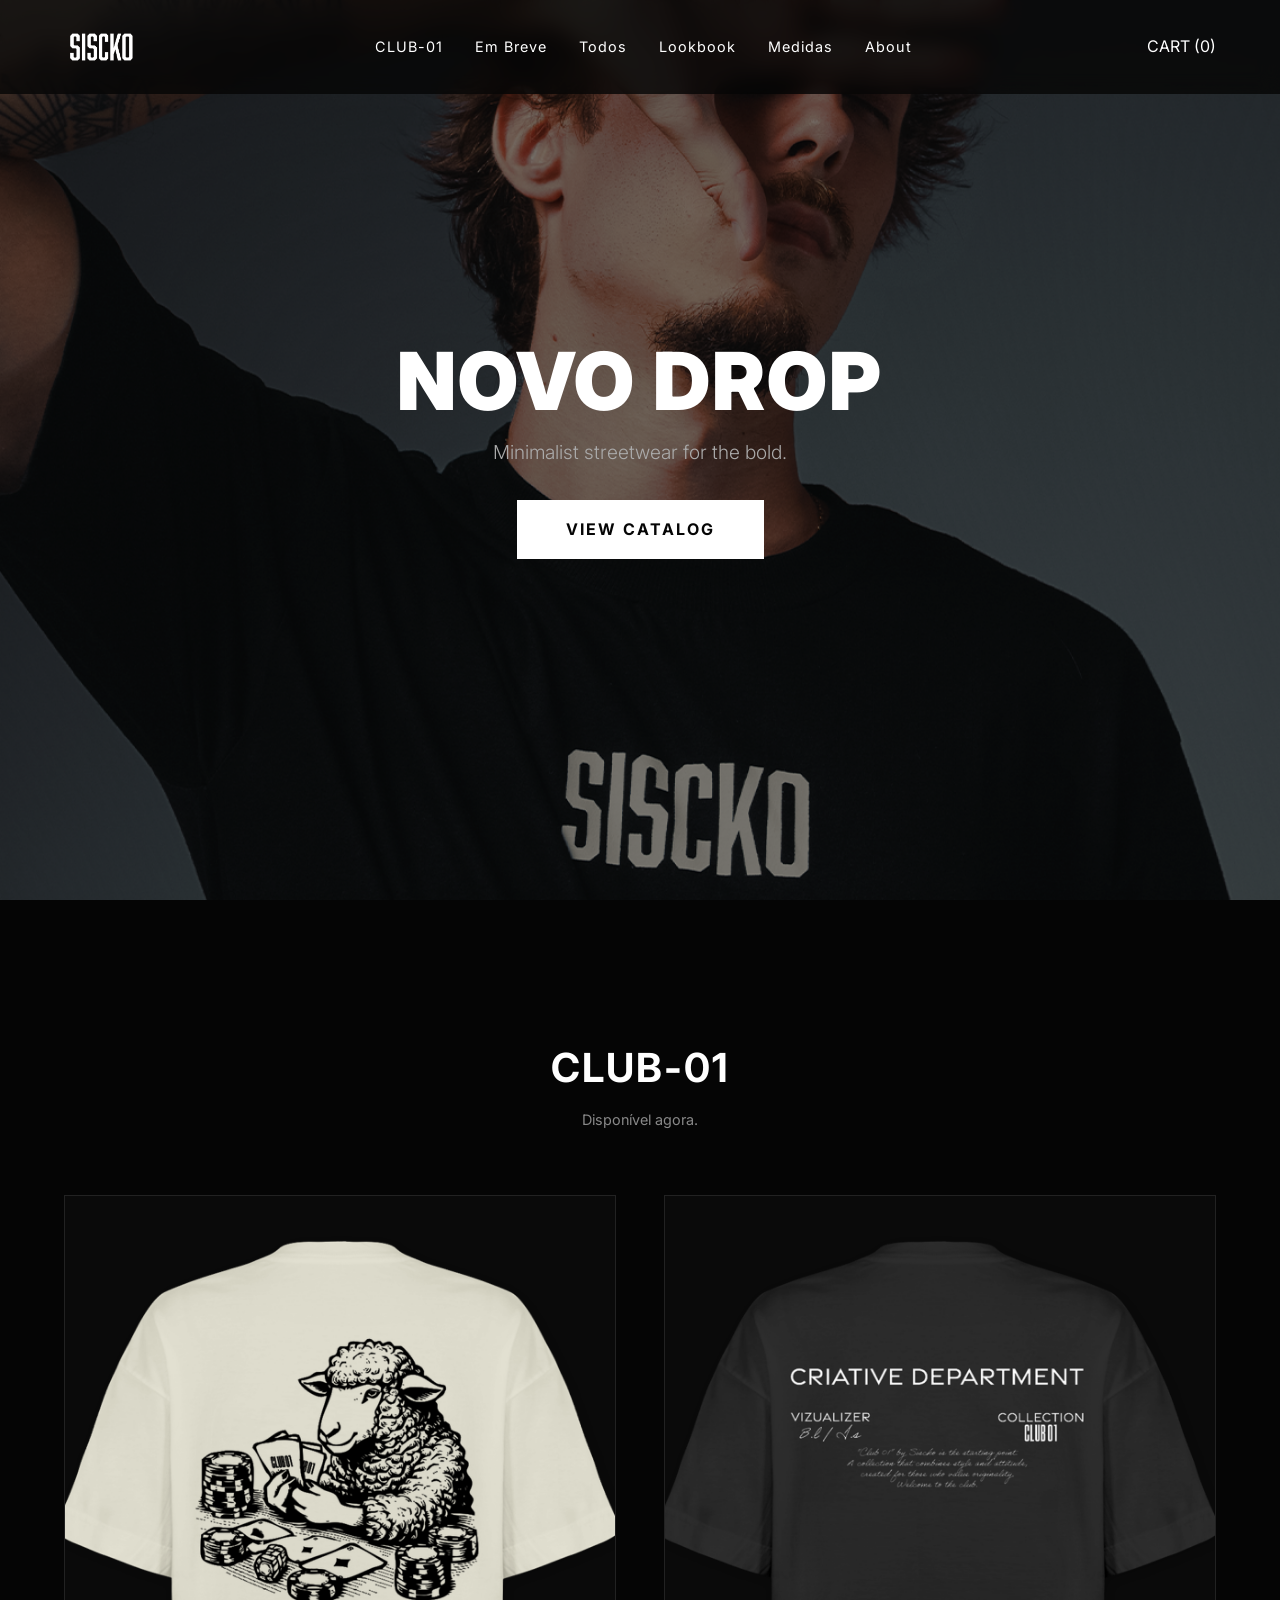
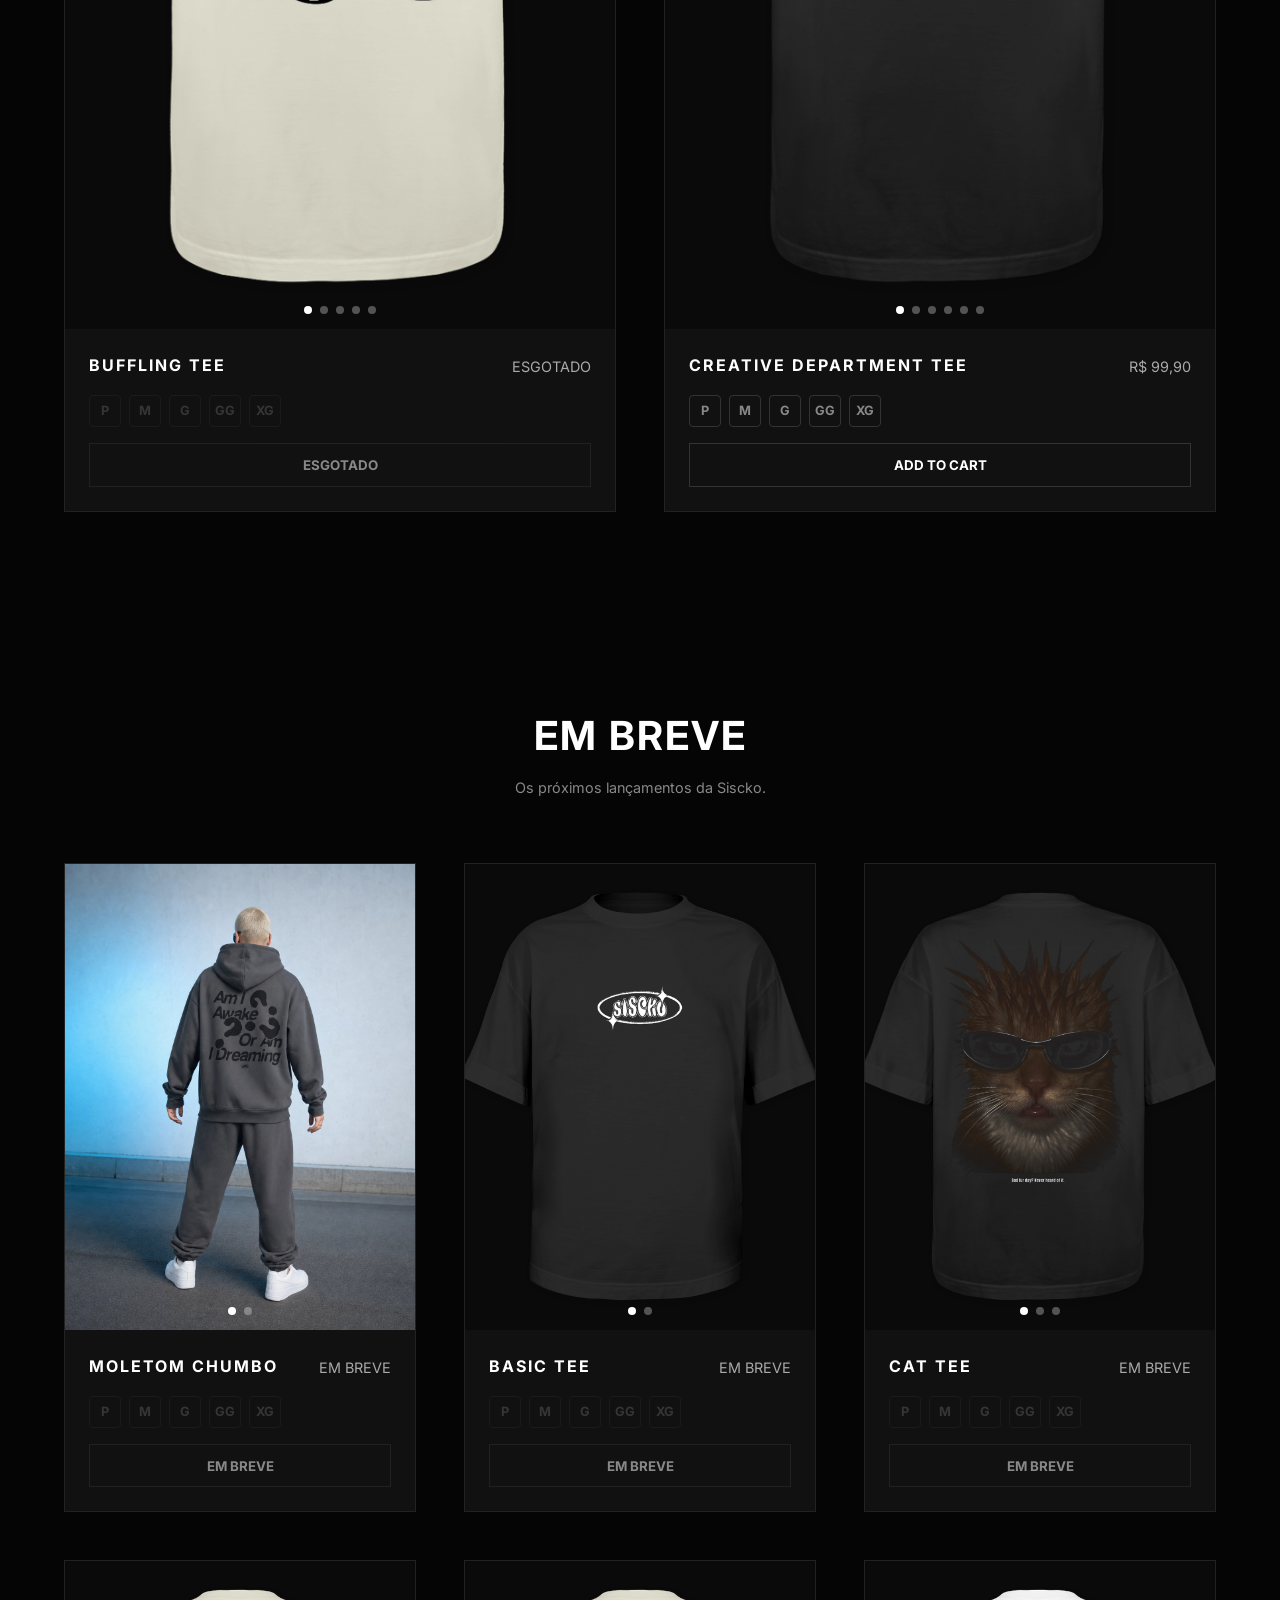
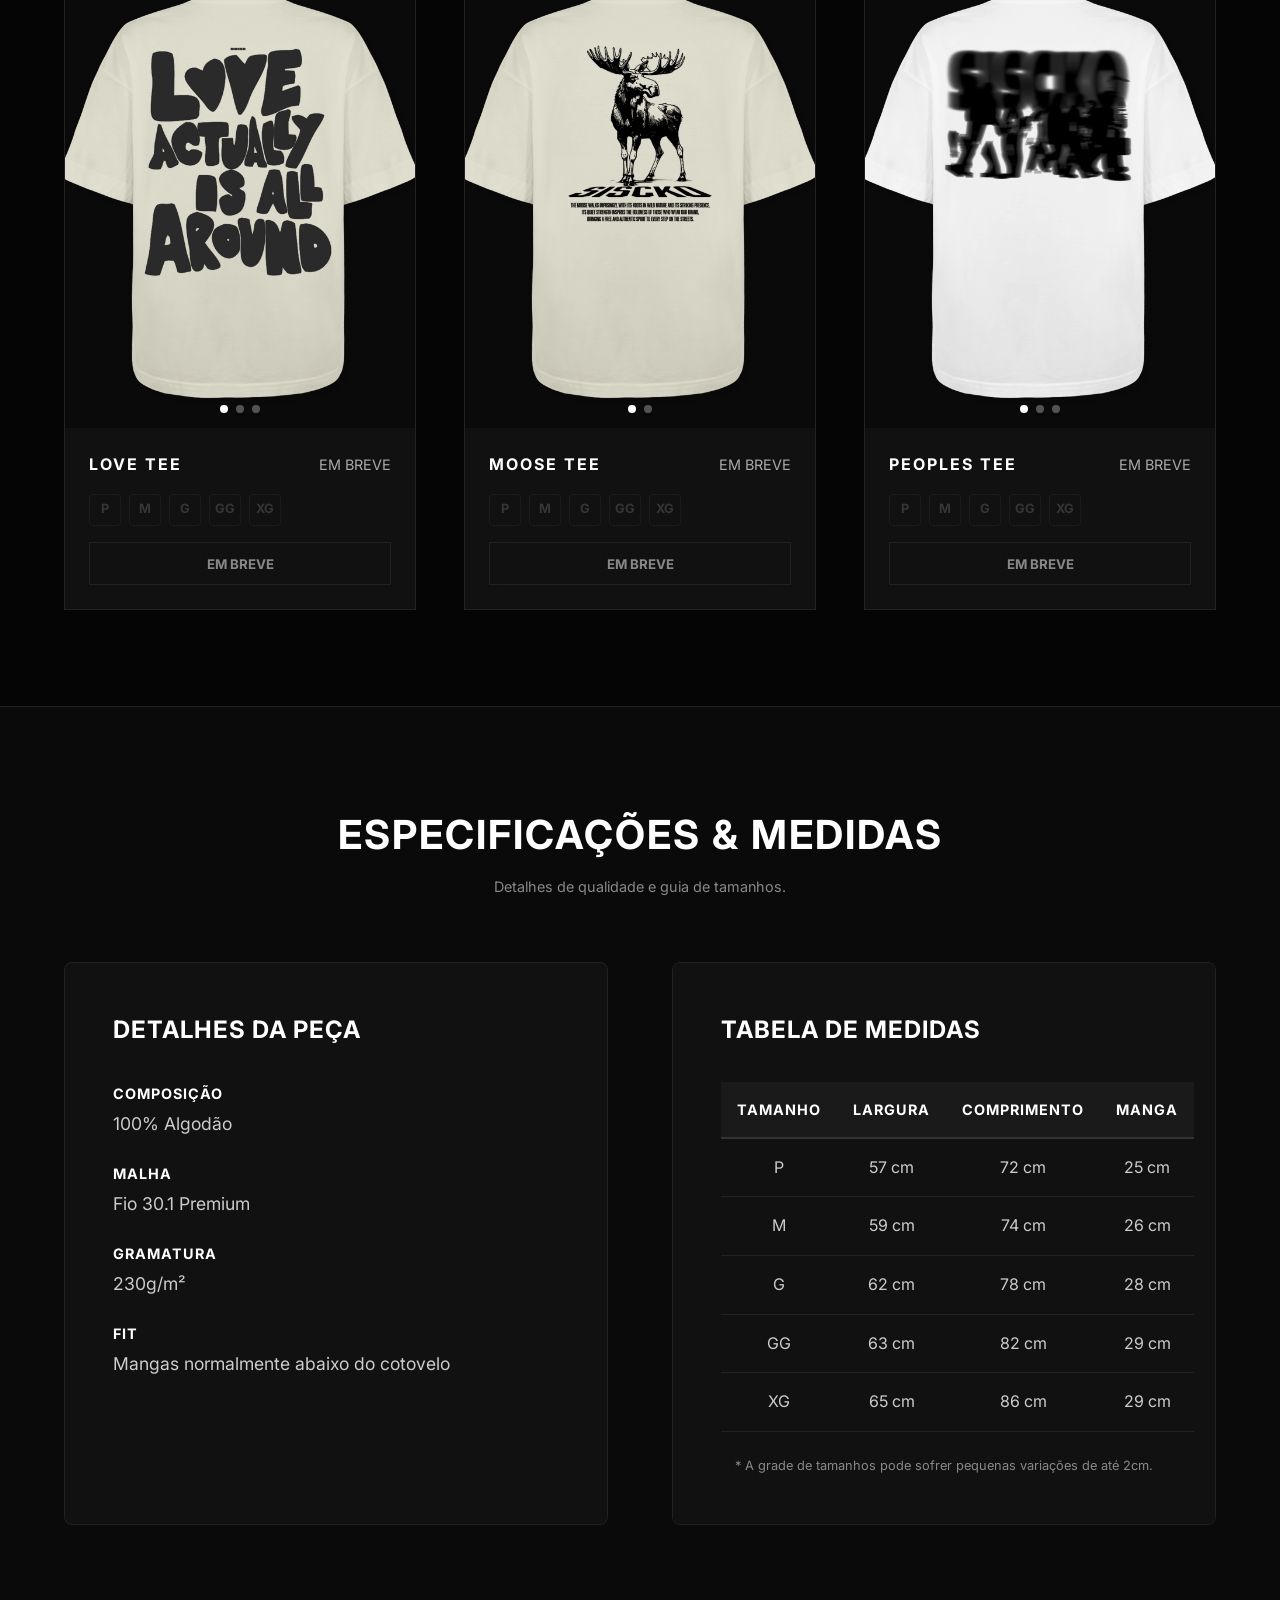
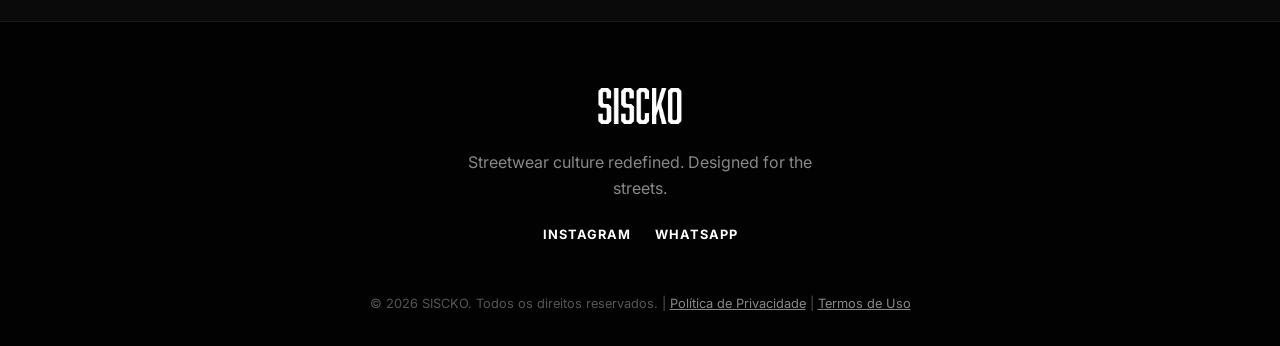
==== index.html @ 74f3b713 "feat: implementar segurança e adequação LGPD" ====
<!DOCTYPE html>
<html lang="pt-BR">

<head>
    <meta charset="UTF-8">
    <meta name="viewport" content="width=device-width, initial-scale=1.0">
    <title>SISCKO | Official Catalog</title>
    <meta name="description" content="Catálogo oficial da marca streetwear SISCKO.">
    <link rel="stylesheet" href="style.css">
    <link href="https://fonts.googleapis.com/css2?family=Inter:wght@300;400;700;900&display=swap" rel="stylesheet">
    <link rel="icon" type="image/png" href="favicon.png">
    <script src="https://identity.netlify.com/v1/netlify-identity-widget.js"></script>
</head>

<body>

    <nav class="navbar">
        <a href="#" class="logo">
            <img src="logo-white.png" alt="SISCKO" class="logo-img">
        </a>
        <ul class="nav-links" id="nav-links">
            <li><a href="index.html#club-01">CLUB-01</a></li>
            <li><a href="index.html#em-breve">Em Breve</a></li>
            <li><a href="todos.html">Todos</a></li>
            <li><a href="lookbook.html">Lookbook</a></li>
            <li><a href="index.html#medidas">Medidas</a></li>
            <li><a href="#about">About</a></li>
        </ul>
        <div class="nav-actions">
            <a href="#" id="cart-icon" class="cart-icon">CART (<span id="cart-count">0</span>)</a>
            <button class="hamburger" id="hamburger">☰</button>
        </div>
    </nav>

    <header class="hero">
        <!-- Desktop Carousel -->
        <div class="hero-carousel desktop-only">
            <div class="hero-carousel-track">
                <img src="banner-desktop.jpg" alt="Banner Desktop 1" class="hero-slide active">
                <img src="banner-desktop-2.png" alt="Banner Desktop 2" class="hero-slide">
            </div>
            <button class="hero-nav prev-hero">&lt;</button>
            <button class="hero-nav next-hero">&gt;</button>
        </div>
        
        <!-- Mobile Static Banner -->
        <div class="hero-bg mobile-only">
            <img src="banner-mobile.jpg" alt="Banner Mobile">
        </div>

        <div class="hero-content">
            <h1>NOVO DROP</h1>
            <p>Minimalist streetwear for the bold.</p>
            <a href="#club-01" class="btn">VIEW CATALOG</a>
        </div>
    </header>

    <section id="club-01" class="collection-section" style="margin-top: 40px;">
        <div class="section-header">
            <h2>CLUB-01</h2>
            <p>Disponível agora.</p>
        </div>
        <div class="grid-container" id="club-01-grid">
            <!-- Produtos renderizados dinamicamente pelo script.js -->
        </div>
    </section>

    <section id="em-breve" class="collection-section">
        <div class="section-header">
            <h2>EM BREVE</h2>
            <p>Os próximos lançamentos da Siscko.</p>
        </div>
        <div class="grid-container" id="em-breve-grid">
            <!-- Produtos renderizados dinamicamente pelo script.js -->
        </div>
    </section>

    <section id="medidas" class="info-section">
        <div class="section-header">
            <h2>ESPECIFICAÇÕES & MEDIDAS</h2>
            <p>Detalhes de qualidade e guia de tamanhos.</p>
        </div>
        <div class="info-container">
            <div class="specs-box">
                <h3>Detalhes da Peça</h3>
                <ul class="specs-list">
                    <li><span>Composição</span> 100% Algodão</li>
                    <li><span>Malha</span> Fio 30.1 Premium</li>
                    <li><span>Gramatura</span> 230g/m²</li>
                    <li><span>Fit</span> Mangas normalmente abaixo do cotovelo</li>
                </ul>
            </div>
            <div class="table-box">
                <h3>Tabela de Medidas</h3>
                <table class="size-table">
                    <thead>
                        <tr>
                            <th>Tamanho</th>
                            <th>Largura</th>
                            <th>Comprimento</th>
                            <th>Manga</th>
                        </tr>
                    </thead>
                    <tbody>
                        <tr><td>P</td><td>57 cm</td><td>72 cm</td><td>25 cm</td></tr>
                        <tr><td>M</td><td>59 cm</td><td>74 cm</td><td>26 cm</td></tr>
                        <tr><td>G</td><td>62 cm</td><td>78 cm</td><td>28 cm</td></tr>
                        <tr><td>GG</td><td>63 cm</td><td>82 cm</td><td>29 cm</td></tr>
                        <tr><td>XG</td><td>65 cm</td><td>86 cm</td><td>29 cm</td></tr>
                    </tbody>
                </table>
                <p class="table-disclaimer">* A grade de tamanhos pode sofrer pequenas variações de até 2cm.</p>
            </div>
        </div>
    </section>

    <footer id="about">
        <div class="footer-content">
            <div class="footer-logo">
                <img src="logo-white.png" alt="SISCKO" class="logo-img-footer">
            </div>
            <p>Streetwear culture redefined. Designed for the streets.</p>
            <div class="socials">
                <a href="https://instagram.com/sisckobr" target="_blank">Instagram</a>
                <a href="https://wa.me/5532999782790" target="_blank">WhatsApp</a>
            </div>
        </div>
        <div class="footer-bottom">
            <p>&copy; 2026 SISCKO. Todos os direitos reservados. | <a href="privacidade.html" style="color: #888; text-decoration: underline;">Política de Privacidade</a> | <a href="termos.html" style="color: #888; text-decoration: underline;">Termos de Uso</a></p>
        </div>
    </footer>

    <!-- Shopping Cart Sidebar -->
    <div id="cart-sidebar" class="cart-sidebar">
        <div class="cart-header">
            <h2>YOUR CART</h2>
            <button id="close-cart" class="close-btn">&times;</button>
        </div>
        <div class="cart-items" id="cart-items">
            <!-- Cart items will be injected here via JS -->
            <p class="empty-cart-msg">Your cart is empty.</p>
        </div>
        <div class="cart-footer">
            <div class="cart-total">
                <span>TOTAL:</span>
                <span id="cart-total-price">R$ 0,00</span>
            </div>
            <button id="checkout-btn" class="btn checkout-btn">CHECKOUT</button>
        </div>
    </div>
    <div id="cart-overlay" class="cart-overlay"></div>

    <!-- Image Modal -->
    <div id="image-modal" class="image-modal">
        <button id="close-modal" class="close-modal-btn">&times;</button>
        <button id="modal-prev" class="modal-nav-btn prev-btn">&lt;</button>
        <div class="modal-content">
            <img id="modal-img" src="" alt="Fullscreen view">
        </div>
        <button id="modal-next" class="modal-nav-btn next-btn">&gt;</button>
    </div>

    <script src="script.js"></script>
    <script>
      if (window.netlifyIdentity) {
        window.netlifyIdentity.on("init", user => {
          if (!user) {
            window.netlifyIdentity.on("login", () => {
              document.location.href = "/admin/";
            });
          }
        });
      }
    <!-- Cookie Banner LGPD -->
    <div id="cookie-banner" class="cookie-banner">
        <div class="cookie-text">
            Nós utilizamos cookies para melhorar a sua experiência e segurança no site. Ao continuar navegando, você concorda com a nossa <a href="privacidade.html">Política de Privacidade</a>.
        </div>
        <button id="accept-cookies" class="cookie-btn">Concordar e Fechar</button>
    </div>

</body>

</html>
---- style.css ----
:root {
    --bg-color: #050505;
    --text-color: #ffffff;
    --accent-color: #333333;
    --hover-color: #555555;
    --card-bg: #111111;
    --font-main: 'Inter', sans-serif;
}

* {
    margin: 0;
    padding: 0;
    box-sizing: border-box;
}

body {
    background-color: var(--bg-color);
    color: var(--text-color);
    font-family: var(--font-main);
    line-height: 1.6;
    overflow-x: hidden;
}

/* Typography */
h1,
h2,
h3 {
    text-transform: uppercase;
    letter-spacing: 2px;
}

a {
    color: var(--text-color);
    text-decoration: none;
    transition: color 0.3s ease;
}

a:hover {
    color: var(--hover-color);
}

/* Navbar */
.navbar {
    display: flex;
    justify-content: space-between;
    align-items: center;
    padding: 2rem 5%;
    position: fixed;
    top: 0;
    width: 100%;
    z-index: 1000;
    background: rgba(5, 5, 5, 0.8);
    backdrop-filter: blur(10px);
}

.logo {
    display: flex;
    align-items: center;
}

.logo-img {
    height: 30px;
    width: auto;
}

.nav-links {
    list-style: none;
    display: flex;
    gap: 2rem;
    align-items: center;
}

.nav-actions {
    display: flex;
    align-items: center;
    gap: 1.5rem;
}

.hamburger {
    display: none;
    background: none;
    border: none;
    color: white;
    font-size: 1.5rem;
    cursor: pointer;
}

.nav-links li a {
    font-size: 0.9rem;
    font-weight: 400;
    letter-spacing: 1px;
}

/* Hero Section */
.hero {
    height: 100vh;
    display: flex;
    align-items: center;
    justify-content: center;
    text-align: center;
    position: relative;
    overflow: hidden;
}

.hero-bg, .hero-carousel {
    position: absolute;
    top: 0;
    left: 0;
    width: 100%;
    height: 100%;
    z-index: 0;
}

.hero-carousel-track {
    display: flex;
    width: 100%;
    height: 100%;
    transition: transform 0.6s cubic-bezier(0.25, 1, 0.5, 1);
}

.hero-slide {
    width: 100%;
    height: 100%;
    object-fit: cover;
    flex-shrink: 0;
}

.hero-bg img {
    width: 100%;
    height: 100%;
    object-fit: cover;
}

.desktop-only { display: block; }
.mobile-only { display: none; }

.hero-nav {
    position: absolute;
    top: 50%;
    transform: translateY(-50%);
    background: rgba(0,0,0,0.5);
    color: white;
    border: none;
    width: 50px;
    height: 50px;
    border-radius: 50%;
    font-size: 1.5rem;
    cursor: pointer;
    z-index: 10;
    display: flex;
    align-items: center;
    justify-content: center;
    transition: background 0.3s ease;
}

.hero-nav:hover {
    background: rgba(255,255,255,0.2);
}

.hero-nav.prev-hero { left: 20px; }
.hero-nav.next-hero { right: 20px; }

.hero::after {
    content: '';
    position: absolute;
    top: 0;
    left: 0;
    right: 0;
    bottom: 0;
    background: rgba(5, 5, 5, 0.5);
    /* overlay to keep text readable */
    pointer-events: none;
    z-index: 1;
}

.hero-content {
    z-index: 2;
}

.hero h1 {
    font-size: 5rem;
    font-weight: 900;
    margin-bottom: 1rem;
    line-height: 1;
}

.hero p {
    font-size: 1.2rem;
    font-weight: 300;
    color: #aaaaaa;
    margin-bottom: 2rem;
}

.btn {
    display: inline-block;
    padding: 1rem 3rem;
    background-color: var(--text-color);
    color: var(--bg-color);
    font-weight: 700;
    letter-spacing: 2px;
    border: 1px solid var(--text-color);
    transition: all 0.3s ease;
}

.btn:hover {
    background-color: transparent;
    color: var(--text-color);
}

/* Highlight Section */
.highlight-section {
    padding: 6rem 5% 0;
}

.highlight-content {
    max-width: 1000px;
    margin: 0 auto;
}

.highlight-card {
    display: flex;
    flex-direction: column;
}

.highlight-desc {
    color: #888;
    font-size: 0.9rem;
    margin-top: 1rem;
    margin-bottom: 1rem;
}

@media (min-width: 768px) {
    .highlight-card {
        flex-direction: row;
        align-items: center;
    }
    
    .highlight-card .carousel {
        flex: 1;
        max-width: 50%;
    }
    
    .highlight-card .product-info {
        flex: 1;
        padding: 3rem;
        justify-content: center;
    }
    
    .highlight-desc {
        font-size: 1rem;
    }
}

/* Collection Section */
.collection-section {
    padding: 6rem 5%;
}

.section-header {
    text-align: center;
    margin-bottom: 4rem;
}

.section-header h2 {
    font-size: 2.5rem;
    font-weight: 700;
    margin-bottom: 0.5rem;
}

.section-header p {
    color: #888;
    font-size: 0.9rem;
}

/* Grid */
.grid-container {
    display: grid;
    grid-template-columns: repeat(auto-fit, minmax(300px, 1fr));
    gap: 3rem;
    max-width: 1400px;
    margin: 0 auto;
}

/* Product Card */
.product-card {
    background-color: var(--card-bg);
    border: 1px solid #222;
    overflow: hidden;
    transition: transform 0.3s ease;
}

.product-card:hover {
    transform: translateY(-5px);
}

.carousel {
    position: relative;
    width: 100%;
    aspect-ratio: 3/4;
    overflow: hidden;
    background-color: #0a0a0a;
}

.carousel-track {
    display: flex;
    width: 100%;
    height: 100%;
    transition: transform 0.4s cubic-bezier(0.25, 1, 0.5, 1);
}

.carousel-img {
    width: 100%;
    height: 100%;
    object-fit: cover;
    flex-shrink: 0;
}

/* Navigation Buttons */
.carousel-btn {
    position: absolute;
    top: 50%;
    transform: translateY(-50%);
    background: rgba(0, 0, 0, 0.5);
    color: white;
    border: none;
    width: 40px;
    height: 40px;
    cursor: pointer;
    z-index: 10;
    font-size: 1.2rem;
    opacity: 0;
    transition: opacity 0.3s ease, background 0.3s ease;
    border-radius: 50%;
    display: flex;
    align-items: center;
    justify-content: center;
}

.carousel:hover .carousel-btn {
    opacity: 1;
}

.carousel-btn:hover {
    background: rgba(255, 255, 255, 0.2);
}

.prev-btn {
    left: 10px;
}

.next-btn {
    right: 10px;
}

/* Dots */
.dots-container {
    position: absolute;
    bottom: 15px;
    width: 100%;
    display: flex;
    justify-content: center;
    gap: 8px;
    z-index: 10;
}

.dot {
    width: 8px;
    height: 8px;
    border-radius: 50%;
    background: rgba(255, 255, 255, 0.3);
    cursor: pointer;
    transition: background 0.3s ease;
}

.dot.active {
    background: rgba(255, 255, 255, 1);
}

/* Product Info */
.product-info {
    padding: 1.5rem;
    display: flex;
    flex-direction: column;
    gap: 1rem;
}

.info-header {
    display: flex;
    justify-content: space-between;
    align-items: center;
}

.info-header h3 {
    font-size: 1rem;
    font-weight: 700;
}

.price {
    font-size: 0.9rem;
    color: #aaaaaa;
}

/* Sizes */
.sizes {
    display: flex;
    gap: 0.5rem;
    flex-wrap: wrap;
}

.size-btn {
    width: 32px;
    height: 32px;
    display: flex;
    align-items: center;
    justify-content: center;
    font-size: 0.8rem;
    font-weight: 700;
    border: 1px solid #333;
    border-radius: 4px;
    cursor: pointer;
    transition: all 0.2s ease;
    color: #888;
}

.size-btn:hover,
.size-btn.selected {
    border-color: var(--text-color);
    color: var(--text-color);
}

.add-cart-btn {
    width: 100%;
    padding: 0.8rem;
    background: transparent;
    color: var(--text-color);
    border: 1px solid #333;
    font-weight: 700;
    cursor: pointer;
    transition: all 0.3s ease;
    text-transform: uppercase;
    font-family: var(--font-main);
}

.add-cart-btn:hover {
    background: var(--text-color);
    color: var(--bg-color);
}

.size-btn.disabled {
    opacity: 0.3;
    cursor: not-allowed;
    pointer-events: none;
}

.add-cart-btn.disabled {
    opacity: 0.5;
    cursor: not-allowed;
    pointer-events: none;
}

/* Cart Sidebar */
.cart-sidebar {
    position: fixed;
    top: 0;
    right: -400px;
    width: 100%;
    max-width: 400px;
    height: 100vh;
    background-color: var(--card-bg);
    border-left: 1px solid #222;
    z-index: 2000;
    display: flex;
    flex-direction: column;
    transition: right 0.3s ease;
}

.cart-sidebar.open {
    right: 0;
}

.cart-header {
    padding: 1.5rem;
    display: flex;
    justify-content: space-between;
    align-items: center;
    border-bottom: 1px solid #222;
}

.close-btn {
    background: none;
    border: none;
    color: white;
    font-size: 2rem;
    cursor: pointer;
    line-height: 1;
}

.cart-items {
    flex: 1;
    overflow-y: auto;
    padding: 1.5rem;
    display: flex;
    flex-direction: column;
    gap: 1rem;
}

.cart-item {
    display: flex;
    justify-content: space-between;
    align-items: center;
    border-bottom: 1px solid #222;
    padding-bottom: 1rem;
}

.cart-item-info h4 {
    font-size: 0.9rem;
    margin-bottom: 0.2rem;
}

.cart-item-info p {
    color: #888;
    font-size: 0.8rem;
}

.remove-item {
    background: none;
    border: none;
    color: #ff4444;
    cursor: pointer;
    font-size: 0.8rem;
    text-decoration: underline;
}

.empty-cart-msg {
    color: #888;
    text-align: center;
    margin-top: 2rem;
}

.cart-footer {
    padding: 1.5rem;
    border-top: 1px solid #222;
}

.cart-total {
    display: flex;
    justify-content: space-between;
    font-weight: 700;
    font-size: 1.2rem;
    margin-bottom: 1rem;
}

.checkout-btn {
    width: 100%;
    text-align: center;
    background-color: #25D366;
    /* WhatsApp Green */
    color: white;
    border: none;
}

.checkout-btn:hover {
    background-color: #128C7E;
    color: white;
}

.cart-overlay {
    position: fixed;
    top: 0;
    left: 0;
    width: 100%;
    height: 100vh;
    background: rgba(0, 0, 0, 0.7);
    z-index: 1500;
    opacity: 0;
    pointer-events: none;
    transition: opacity 0.3s ease;
}

.cart-overlay.open {
    opacity: 1;
    pointer-events: all;
}

/* Info & Medidas Section */
.info-section {
    padding: 6rem 5%;
    background-color: #0a0a0a;
    border-top: 1px solid #222;
}

.info-container {
    max-width: 1200px;
    margin: 0 auto;
    display: grid;
    grid-template-columns: 1fr;
    gap: 2rem;
}

@media (min-width: 768px) {
    .info-container {
        grid-template-columns: 1fr 1fr;
        gap: 4rem;
    }
}

.specs-box, .table-box {
    background-color: var(--card-bg);
    padding: 1.5rem;
    border: 1px solid #222;
    border-radius: 8px;
}

.table-box {
    overflow-x: auto;
}

@media (min-width: 768px) {
    .specs-box, .table-box {
        padding: 3rem;
    }
}

.specs-box h3, .table-box h3 {
    font-size: 1.5rem;
    margin-bottom: 2rem;
    color: var(--text-color);
    text-transform: uppercase;
    letter-spacing: 1px;
}

.specs-list {
    list-style: none;
    display: flex;
    flex-direction: column;
    gap: 1.5rem;
}

.specs-list li {
    font-size: 1.1rem;
    color: #ccc;
    display: flex;
    flex-direction: column;
}

.specs-list li span {
    font-weight: 700;
    color: var(--text-color);
    font-size: 0.9rem;
    text-transform: uppercase;
    letter-spacing: 1px;
    margin-bottom: 0.3rem;
}

.size-table {
    width: 100%;
    border-collapse: collapse;
    text-align: center;
}

.size-table th {
    background-color: #1a1a1a;
    padding: 0.5rem;
    font-weight: 700;
    text-transform: uppercase;
    font-size: 0.8rem;
    letter-spacing: 1px;
    border-bottom: 2px solid #333;
}

.size-table td {
    padding: 0.5rem;
    border-bottom: 1px solid #222;
    color: #ccc;
    font-size: 0.85rem;
}

@media (min-width: 768px) {
    .size-table th, .size-table td {
        padding: 1rem;
        font-size: 0.9rem;
    }
    .size-table td {
        font-size: 1rem;
    }
}

.size-table tr:hover td {
    background-color: #151515;
    color: var(--text-color);
}

.table-disclaimer {
    margin-top: 1.5rem;
    font-size: 0.8rem;
    color: #888;
    text-align: center;
}

/* Footer */
footer {
    padding: 4rem 5% 2rem;
    background-color: #020202;
    border-top: 1px solid #1a1a1a;
}

.footer-content {
    display: flex;
    flex-direction: column;
    align-items: center;
    text-align: center;
    gap: 1.5rem;
    margin-bottom: 3rem;
}

.footer-logo {
    display: flex;
    justify-content: center;
}

.logo-img-footer {
    height: 40px;
    width: auto;
}

.footer-content p {
    color: #888;
    max-width: 400px;
}

.socials {
    display: flex;
    gap: 1.5rem;
}

.socials a {
    font-weight: 700;
    letter-spacing: 1px;
    font-size: 0.8rem;
    text-transform: uppercase;
}

.footer-bottom {
    text-align: center;
    color: #555;
    font-size: 0.8rem;
}

/* Responsive */
@media (max-width: 768px) {
    .desktop-only { display: none; }
    .mobile-only { display: block; }

    .hero h1 {
        font-size: 3rem;
    }

    .collection-section, .info-section {
        padding: 3rem 5%;
    }

    .hamburger {
        display: block;
    }

    .nav-links {
        position: absolute;
        top: 100%;
        left: 0;
        width: 100%;
        background: rgba(5, 5, 5, 0.98);
        flex-direction: column;
        padding: 0;
        max-height: 0;
        overflow: hidden;
        transition: max-height 0.4s ease;
        text-align: center;
        gap: 0;
    }

    .nav-links.active {
        max-height: 400px;
        padding: 1rem 0;
    }

    .nav-links li {
        margin: 1.5rem 0;
    }

    .carousel-btn {
        opacity: 1;
        /* Always show buttons on mobile for discoverability */
        background: rgba(0, 0, 0, 0.3);
    }
}

/* Image Modal */
.image-modal {
    position: fixed;
    top: 0;
    left: 0;
    width: 100%;
    height: 100vh;
    background: rgba(0, 0, 0, 0.95);
    z-index: 3000;
    display: flex;
    justify-content: center;
    align-items: center;
    opacity: 0;
    pointer-events: none;
    transition: opacity 0.3s ease;
}

.image-modal.open {
    opacity: 1;
    pointer-events: all;
}

.modal-content {
    max-width: 90%;
    max-height: 90vh;
    display: flex;
    justify-content: center;
    align-items: center;
}

#modal-img {
    max-width: 100%;
    max-height: 90vh;
    object-fit: contain;
    user-select: none;
}

.close-modal-btn {
    position: absolute;
    top: 20px;
    right: 30px;
    background: none;
    border: none;
    color: white;
    font-size: 3rem;
    cursor: pointer;
    z-index: 3010;
    line-height: 1;
}

.modal-nav-btn {
    position: absolute;
    top: 50%;
    transform: translateY(-50%);
    background: rgba(255, 255, 255, 0.1);
    color: white;
    border: none;
    width: 60px;
    height: 60px;
    border-radius: 50%;
    font-size: 2rem;
    cursor: pointer;
    z-index: 3010;
    transition: background 0.3s ease;
    display: flex;
    align-items: center;
    justify-content: center;
}

.modal-nav-btn:hover {
    background: rgba(255, 255, 255, 0.3);
}

.modal-nav-btn.prev-btn {
    left: 20px;
}

.modal-nav-btn.next-btn {
    right: 20px;
}

/* Make image cursor zoom-in to indicate it's clickable */
.carousel-img {
    cursor: zoom-in;
}

/* Lookbook Grid */
.lookbook-grid {
    column-count: 1;
    column-gap: 2rem;
    max-width: 1400px;
    margin: 0 auto;
    padding: 0 5%;
}

@media (min-width: 768px) {
    .lookbook-grid {
        column-count: 2;
    }
}

@media (min-width: 1024px) {
    .lookbook-grid {
        column-count: 3;
    }
}

.lookbook-item {
    break-inside: avoid;
    margin-bottom: 2rem;
    position: relative;
    cursor: zoom-in;
    overflow: hidden;
}

.lookbook-item img {
    width: 100%;
    display: block;
    transition: transform 0.4s ease;
}

.lookbook-item:hover img {
    transform: scale(1.02);
}

/* Cookie Banner LGPD */
.cookie-banner {
    position: fixed;
    bottom: -100px;
    left: 0;
    width: 100%;
    background-color: var(--card-bg);
    color: #ccc;
    padding: 1.5rem 5%;
    display: flex;
    flex-direction: column;
    justify-content: space-between;
    align-items: center;
    border-top: 1px solid #333;
    z-index: 9999;
    transition: bottom 0.5s ease;
    box-shadow: 0 -5px 20px rgba(0,0,0,0.5);
    gap: 1rem;
}

.cookie-banner.show {
    bottom: 0;
}

.cookie-text {
    font-size: 0.85rem;
    line-height: 1.4;
    text-align: center;
}

.cookie-text a {
    color: var(--text-color);
    text-decoration: underline;
}

.cookie-btn {
    padding: 0.8rem 2rem;
    background-color: var(--text-color);
    color: var(--bg-color);
    border: none;
    font-weight: 700;
    cursor: pointer;
    text-transform: uppercase;
    font-size: 0.8rem;
    transition: all 0.3s ease;
    white-space: nowrap;
}

.cookie-btn:hover {
    background-color: #ccc;
}

@media (min-width: 768px) {
    .cookie-banner {
        flex-direction: row;
        gap: 2rem;
    }
    
    .cookie-text {
        text-align: left;
    }
}
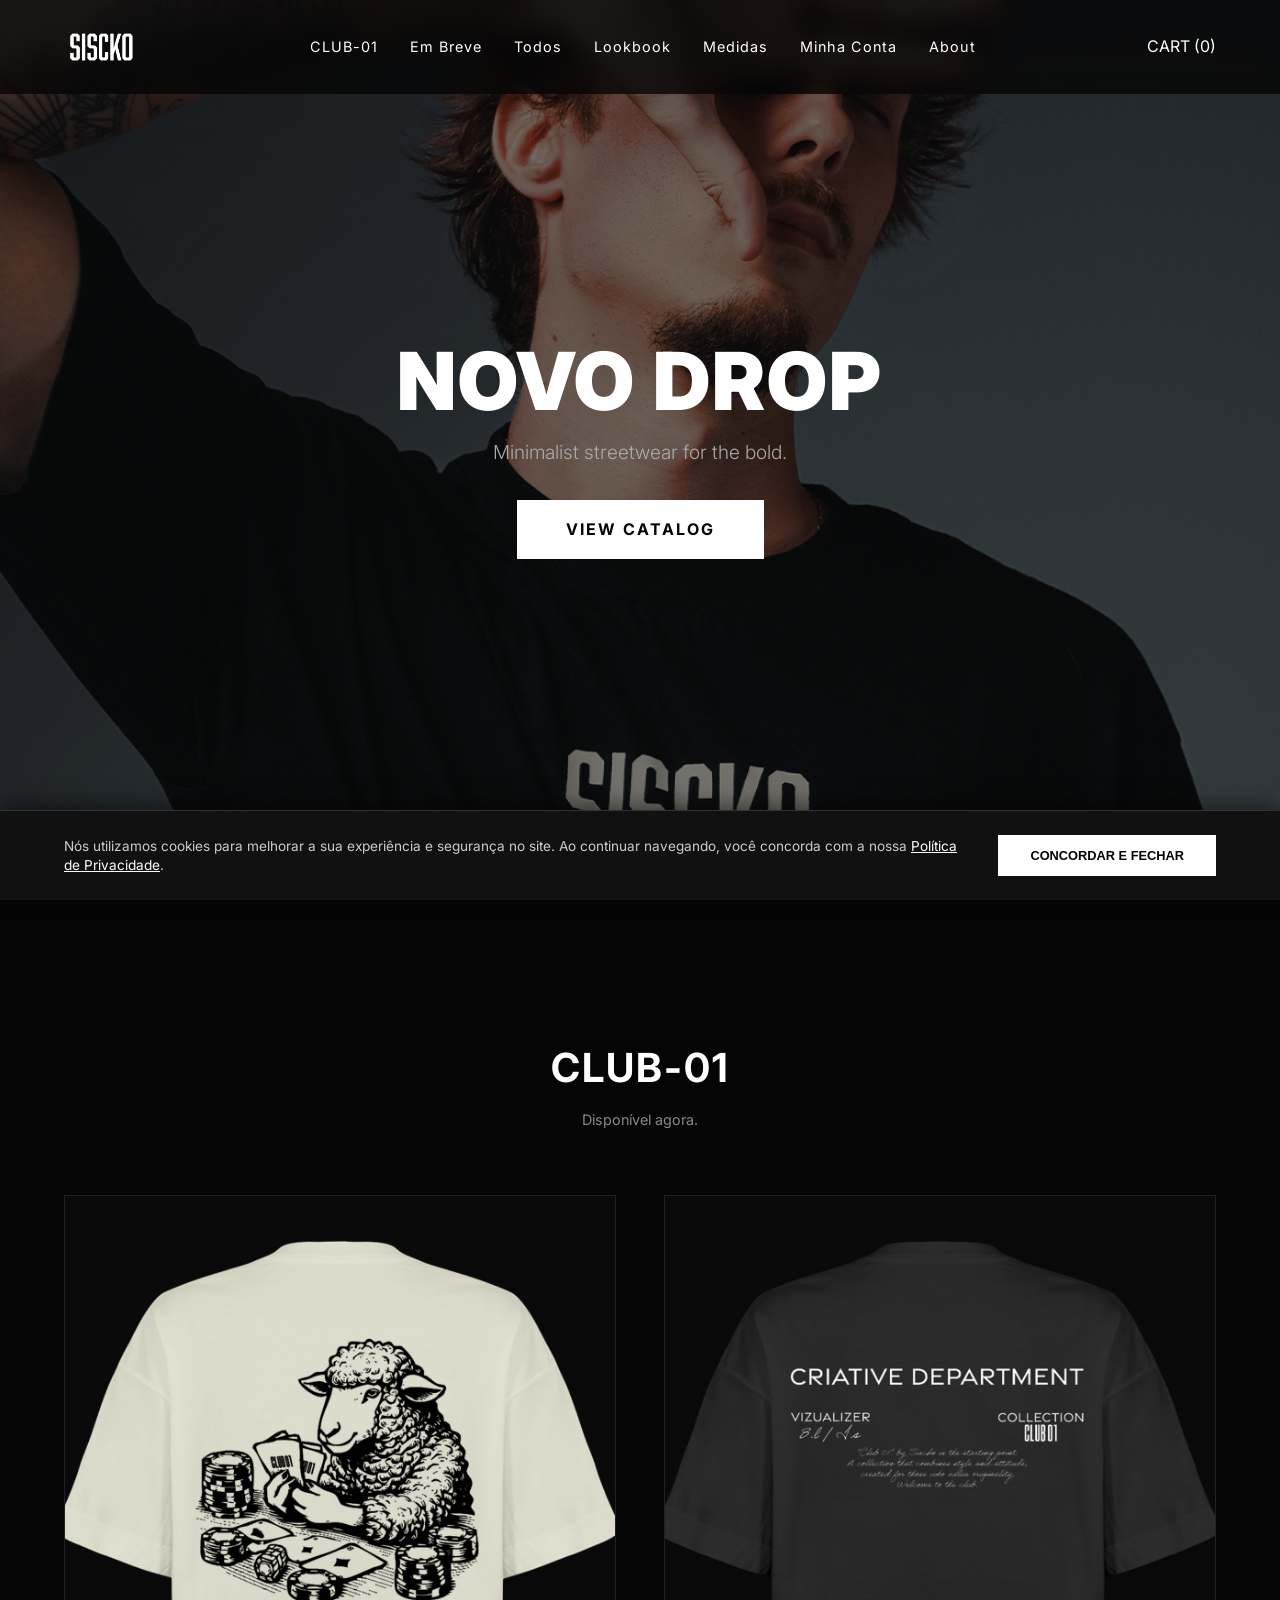
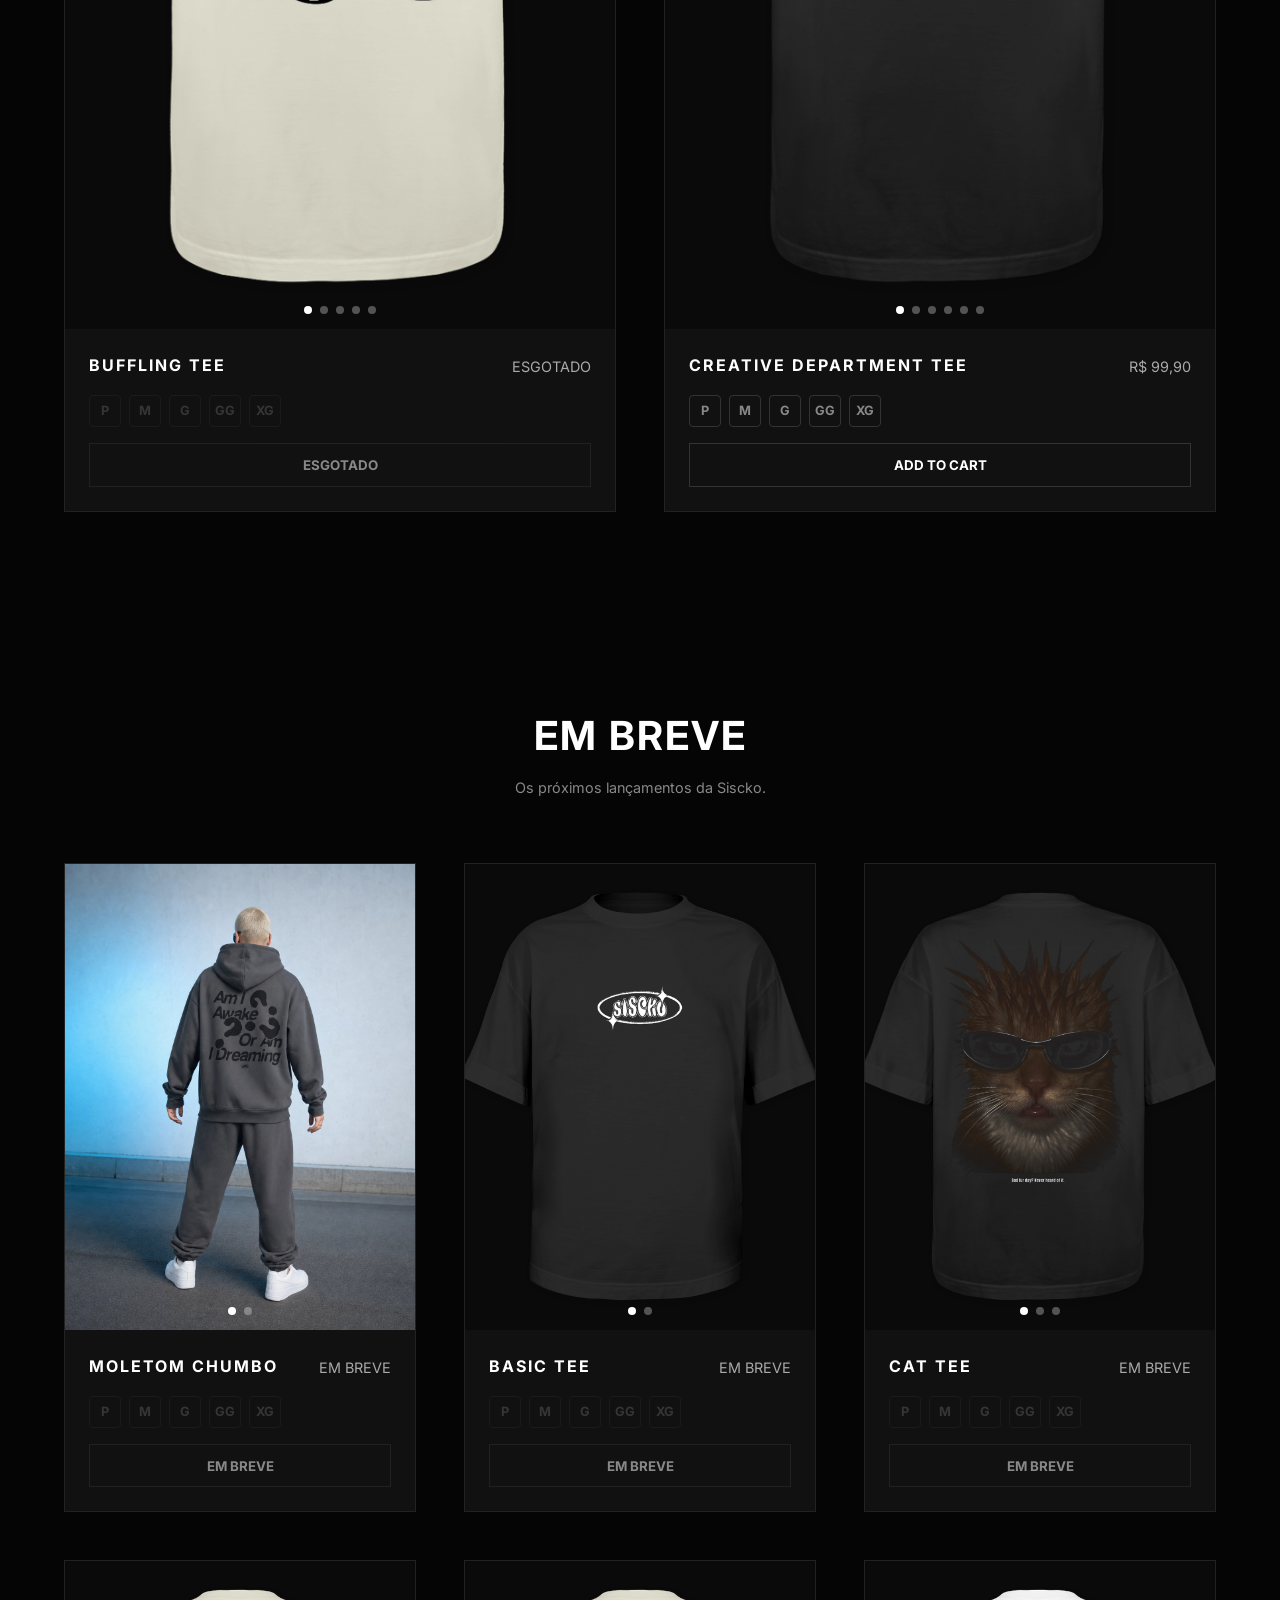
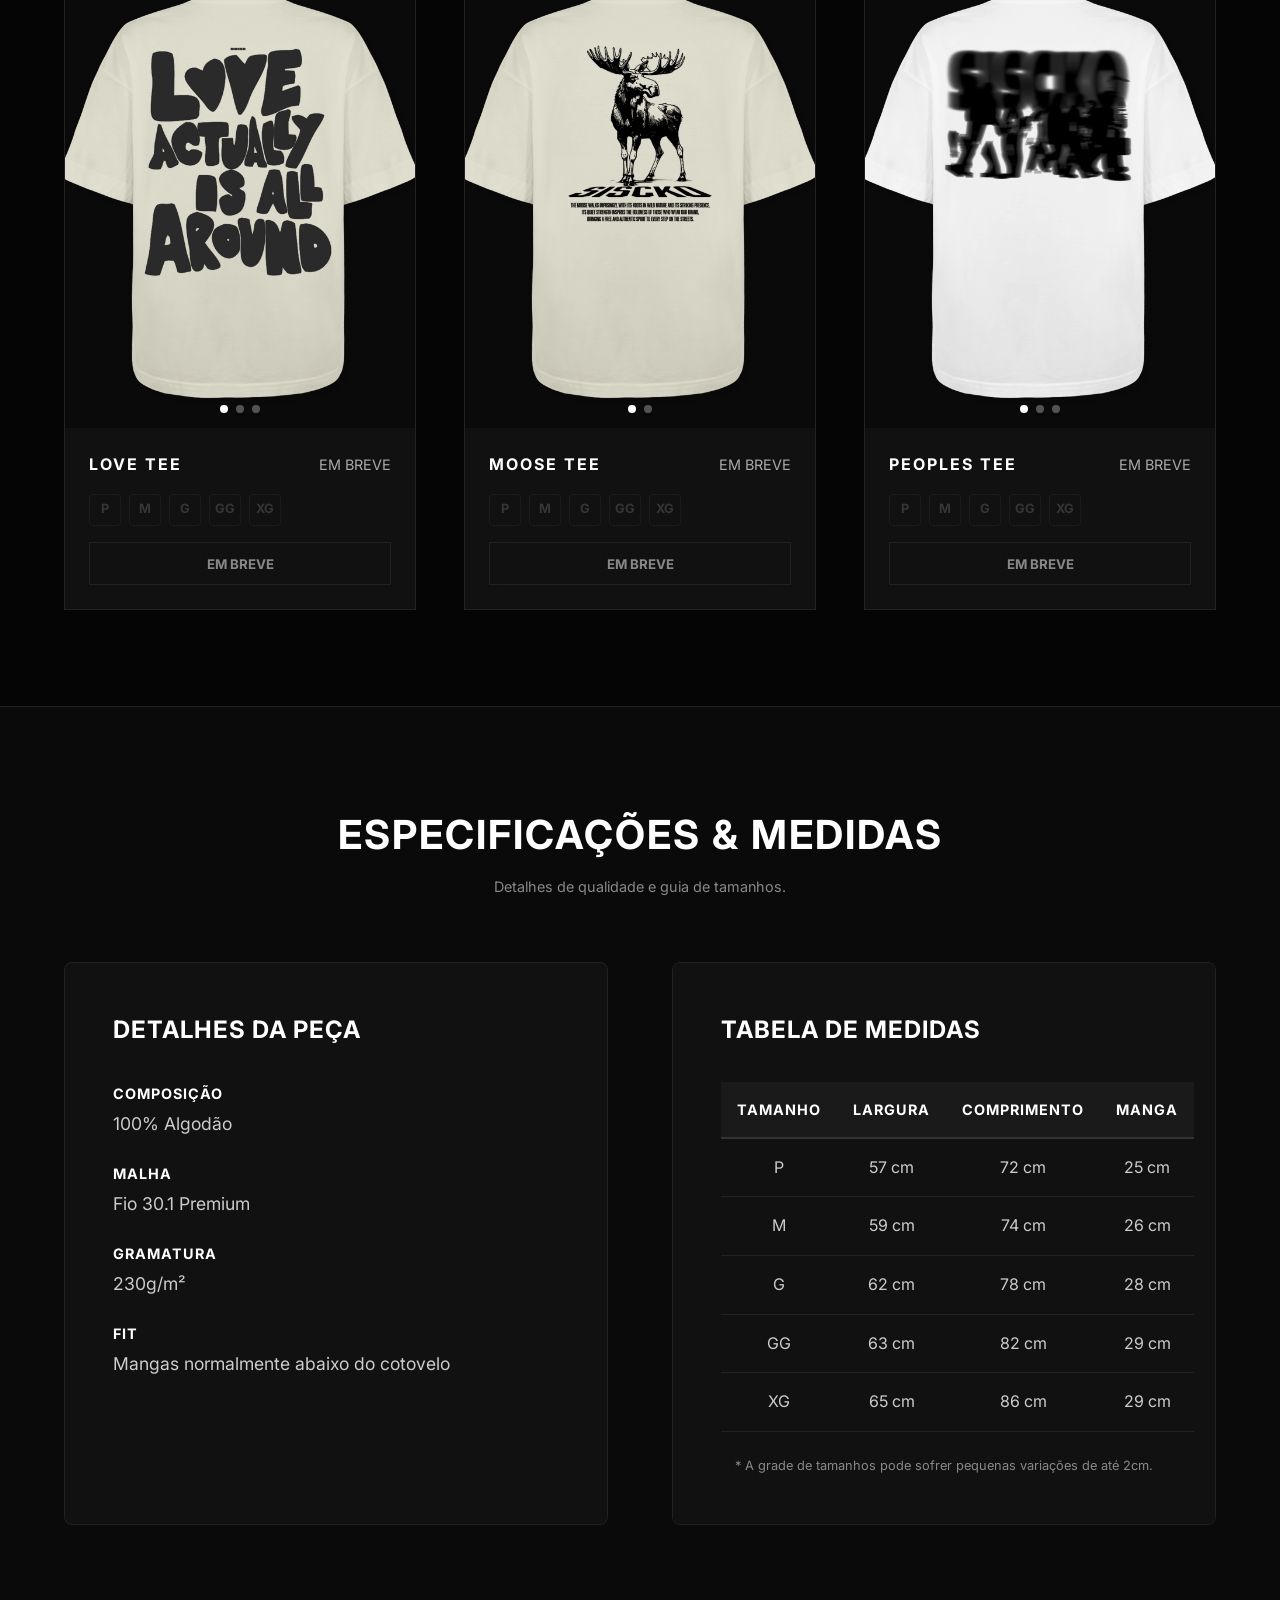
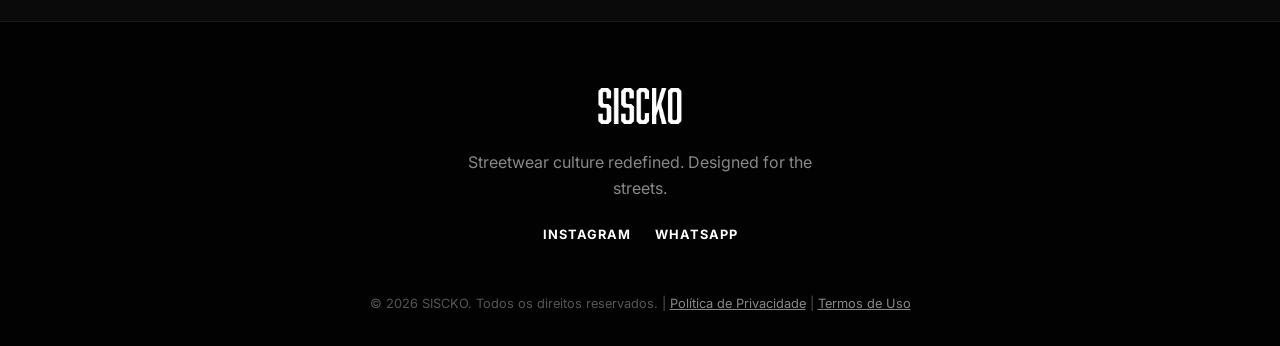
==== commit ad29a6a8: "feat: integração de login e estrutura de CRM com Supabase" ====
--- a/index.html
+++ b/index.html
@@ -24,6 +24,7 @@
             <li><a href="todos.html">Todos</a></li>
             <li><a href="lookbook.html">Lookbook</a></li>
             <li><a href="index.html#medidas">Medidas</a></li>
+            <li><a href="#" id="login-link">Minha Conta</a></li>
             <li><a href="#about">About</a></li>
         </ul>
         <div class="nav-actions">
@@ -161,16 +162,7 @@
     </div>
 
     <script src="script.js"></script>
-    <script>
-      if (window.netlifyIdentity) {
-        window.netlifyIdentity.on("init", user => {
-          if (!user) {
-            window.netlifyIdentity.on("login", () => {
-              document.location.href = "/admin/";
-            });
-          }
-        });
-      }
+    
     <!-- Cookie Banner LGPD -->
     <div id="cookie-banner" class="cookie-banner">
         <div class="cookie-text">
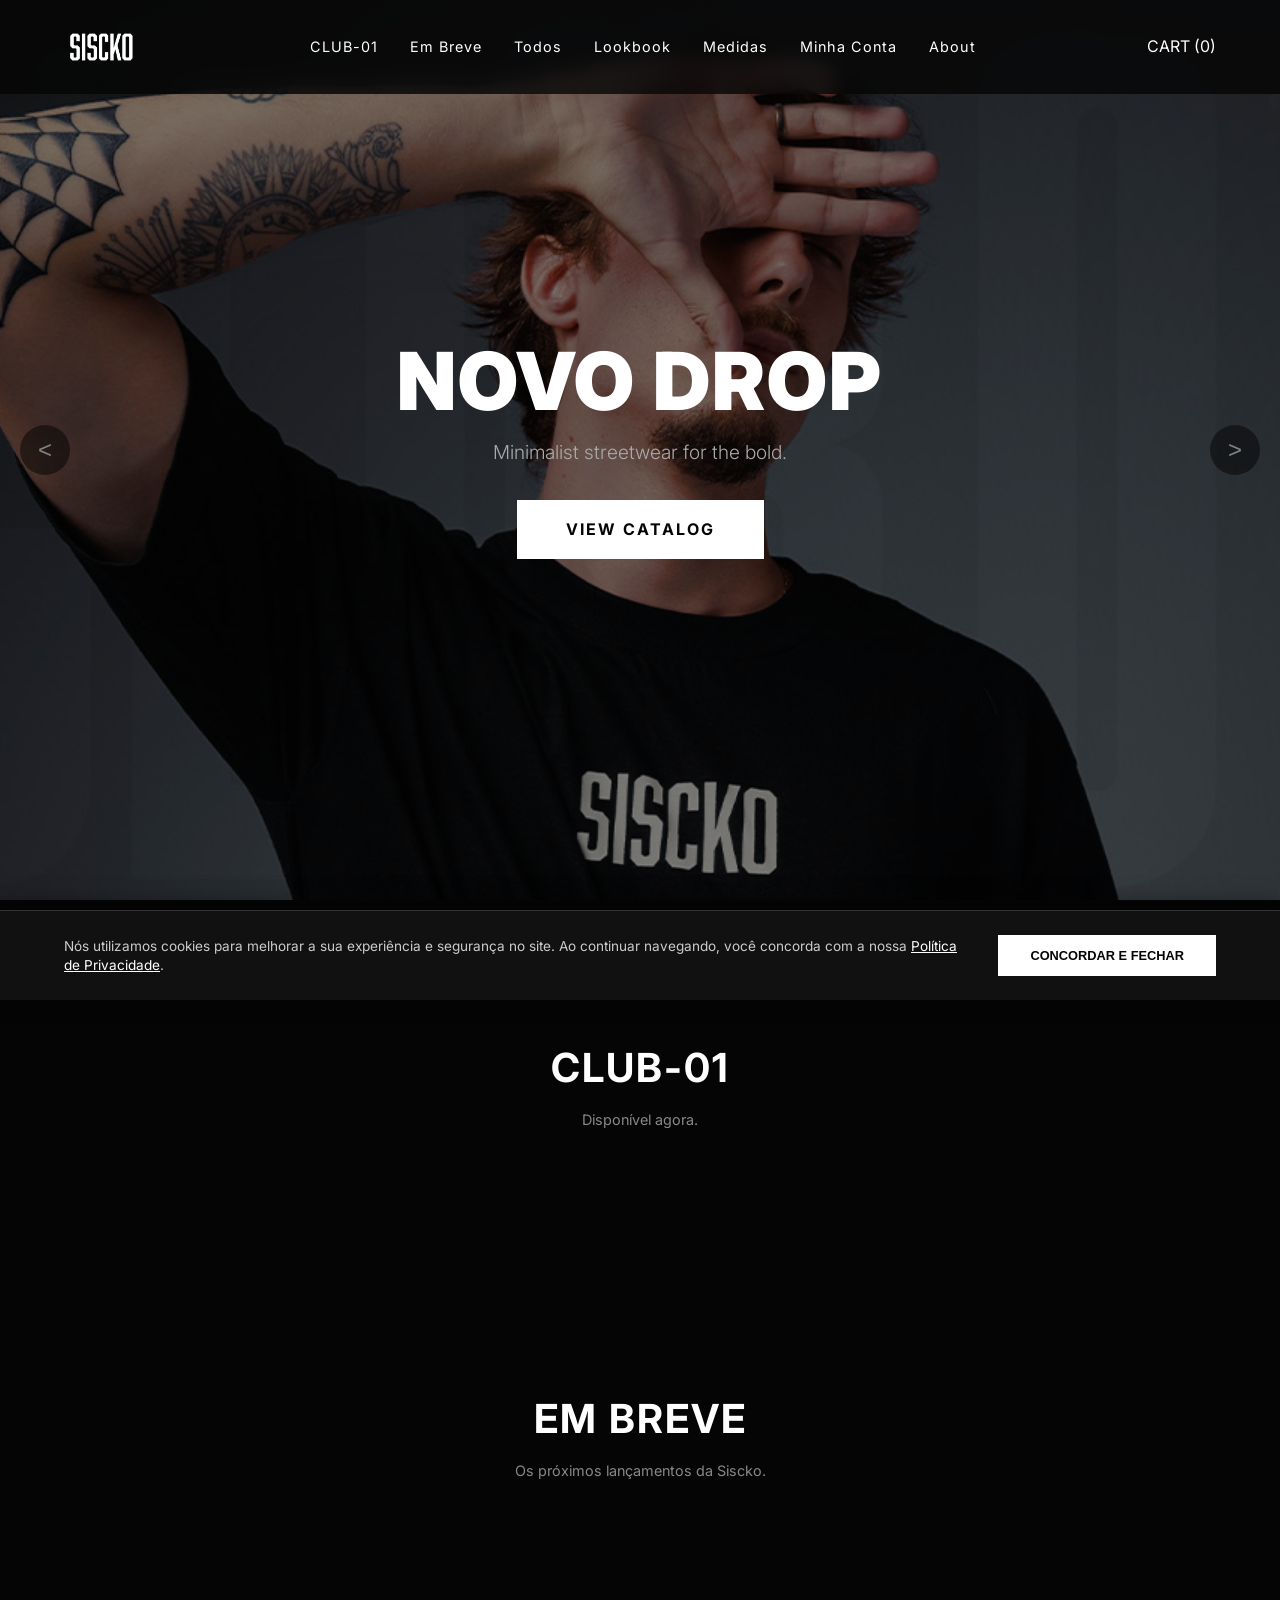
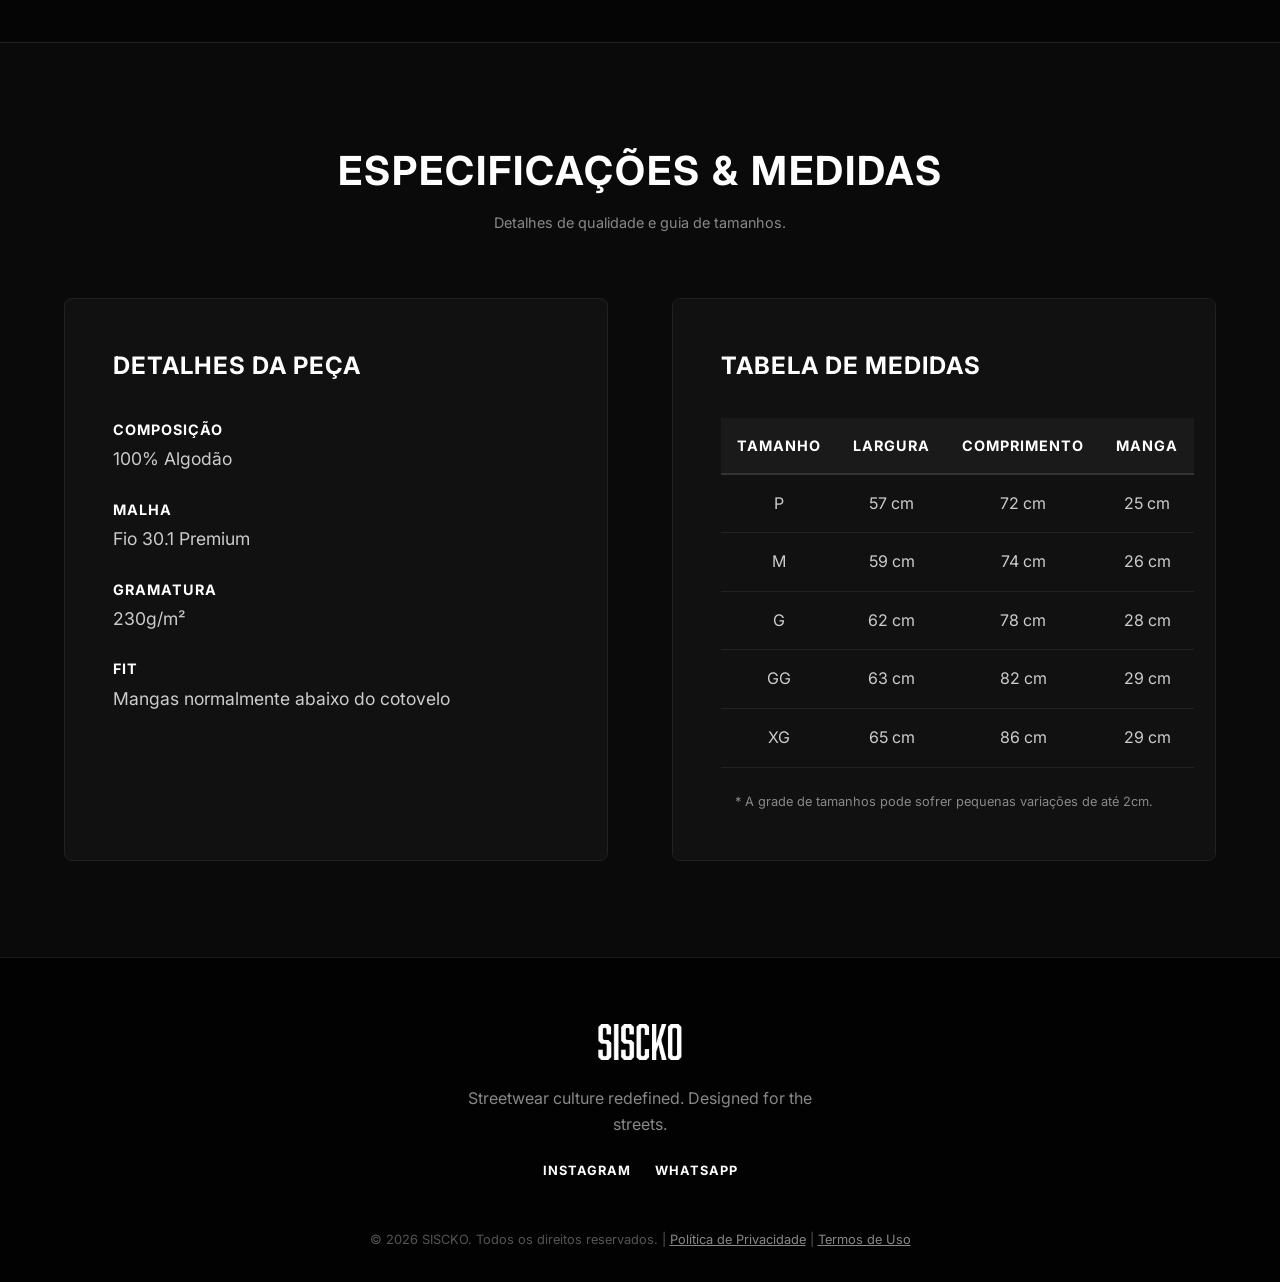
==== commit ffce3f8b: "fix: substitui emojis por ícones svg brancos e conserta null check do cookie banner" ====
--- a/index.html
+++ b/index.html
@@ -28,6 +28,7 @@
             <li><a href="#about">About</a></li>
         </ul>
         <div class="nav-actions">
+            <a href="#" class="login-action-mobile mobile-only" style="margin-right: 1rem; color: #fff; text-decoration: none; font-weight: 700; text-transform: uppercase;">Conta</a>
             <a href="#" id="cart-icon" class="cart-icon">CART (<span id="cart-count">0</span>)</a>
             <button class="hamburger" id="hamburger">☰</button>
         </div>
@@ -142,6 +143,13 @@
             <p class="empty-cart-msg">Your cart is empty.</p>
         </div>
         <div class="cart-footer">
+            <div class="cart-shipping" style="margin-bottom: 1rem; border-top: 1px solid #333; padding-top: 1rem;">
+                <div style="display: flex; gap: 0.5rem; margin-bottom: 0.5rem;">
+                    <input type="text" id="cep-input" placeholder="Calcular Frete (CEP)" style="flex: 1; padding: 0.5rem; background: #222; color: #fff; border: 1px solid #444; border-radius: 4px; font-family: 'Inter', sans-serif;">
+                    <button id="calc-shipping-btn" style="padding: 0.5rem 1rem; background: #444; color: #fff; border: none; border-radius: 4px; cursor: pointer; font-weight: 700;">OK</button>
+                </div>
+                <div id="shipping-result" style="font-size: 0.85rem; color: #aaa; text-align: right; min-height: 1.2em;"></div>
+            </div>
             <div class="cart-total">
                 <span>TOTAL:</span>
                 <span id="cart-total-price">R$ 0,00</span>
@@ -171,6 +179,13 @@
         <button id="accept-cookies" class="cookie-btn">Concordar e Fechar</button>
     </div>
 
+    <nav class="mobile-bottom-bar mobile-only">
+        <a href="index.html"><span class="icon"><svg xmlns="http://www.w3.org/2000/svg" width="22" height="22" viewBox="0 0 24 24" fill="none" stroke="currentColor" stroke-width="2" stroke-linecap="round" stroke-linejoin="round"><path d="m3 9 9-7 9 7v11a2 2 0 0 1-2 2H5a2 2 0 0 1-2-2z"/><polyline points="9 22 9 12 15 12 15 22"/></svg></span>Home</a>
+        <a href="todos.html"><span class="icon"><svg xmlns="http://www.w3.org/2000/svg" width="22" height="22" viewBox="0 0 24 24" fill="none" stroke="currentColor" stroke-width="2" stroke-linecap="round" stroke-linejoin="round"><rect width="7" height="7" x="3" y="3" rx="1"/><rect width="7" height="7" x="14" y="3" rx="1"/><rect width="7" height="7" x="14" y="14" rx="1"/><rect width="7" height="7" x="3" y="14" rx="1"/></svg></span>Loja</a>
+        <a href="lookbook.html"><span class="icon"><svg xmlns="http://www.w3.org/2000/svg" width="22" height="22" viewBox="0 0 24 24" fill="none" stroke="currentColor" stroke-width="2" stroke-linecap="round" stroke-linejoin="round"><path d="M14.5 4h-5L7 7H4a2 2 0 0 0-2 2v9a2 2 0 0 0 2 2h16a2 2 0 0 0 2-2V9a2 2 0 0 0-2-2h-3l-2.5-3z"/><circle cx="12" cy="13" r="3"/></svg></span>Fotos</a>
+        <a href="#" class="cart-icon-trigger"><span class="icon"><svg xmlns="http://www.w3.org/2000/svg" width="22" height="22" viewBox="0 0 24 24" fill="none" stroke="currentColor" stroke-width="2" stroke-linecap="round" stroke-linejoin="round"><circle cx="8" cy="21" r="1"/><circle cx="19" cy="21" r="1"/><path d="M2.05 2.05h2l2.66 12.42a2 2 0 0 0 2 1.58h9.78a2 2 0 0 0 1.95-1.57l1.65-7.43H5.12"/></svg></span>Cart (<span class="cart-count-display">0</span>)</a>
+        <a href="#" class="login-action-mobile"><span class="icon"><svg xmlns="http://www.w3.org/2000/svg" width="22" height="22" viewBox="0 0 24 24" fill="none" stroke="currentColor" stroke-width="2" stroke-linecap="round" stroke-linejoin="round"><path d="M19 21v-2a4 4 0 0 0-4-4H9a4 4 0 0 0-4 4v2"/><circle cx="12" cy="7" r="4"/></svg></span>Conta</a>
+    </nav>
 </body>
 
 </html>
--- a/style.css
+++ b/style.css
@@ -759,38 +759,84 @@
         padding: 3rem 5%;
     }
 
-    .hamburger {
-        display: block;
-    }
-
-    .nav-links {
-        position: absolute;
-        top: 100%;
+    /* Ocultar topo antigo no mobile */
+    .nav-actions { display: none !important; }
+    .hamburger { display: none !important; }
+    .nav-links { display: none !important; }
+    
+    .navbar {
+        justify-content: center;
+        padding: 1rem;
+    }
+
+    /* Mobile Bottom Bar (App-like) */
+    .mobile-bottom-bar {
+        display: flex;
+        position: fixed;
+        bottom: 0;
         left: 0;
         width: 100%;
-        background: rgba(5, 5, 5, 0.98);
+        height: 70px;
+        background: rgba(10, 10, 10, 0.85);
+        backdrop-filter: blur(10px);
+        -webkit-backdrop-filter: blur(10px);
+        border-top: 1px solid rgba(255, 255, 255, 0.1);
+        z-index: 1000;
+        justify-content: space-around;
+        align-items: center;
+        padding-bottom: env(safe-area-inset-bottom);
+    }
+    
+    .mobile-bottom-bar a {
+        display: flex;
         flex-direction: column;
-        padding: 0;
-        max-height: 0;
-        overflow: hidden;
-        transition: max-height 0.4s ease;
-        text-align: center;
-        gap: 0;
-    }
-
-    .nav-links.active {
-        max-height: 400px;
-        padding: 1rem 0;
-    }
-
-    .nav-links li {
-        margin: 1.5rem 0;
+        align-items: center;
+        justify-content: center;
+        color: #888;
+        text-decoration: none;
+        font-size: 0.65rem;
+        text-transform: uppercase;
+        font-weight: 700;
+        letter-spacing: 0.5px;
+        flex: 1;
+        height: 100%;
+        transition: color 0.3s;
+    }
+    
+    .mobile-bottom-bar a:active,
+    .mobile-bottom-bar a:focus {
+        color: #fff;
+    }
+
+    .mobile-bottom-bar a span.icon {
+        font-size: 1.4rem;
+        margin-bottom: 2px;
     }
 
     .carousel-btn {
         opacity: 1;
-        /* Always show buttons on mobile for discoverability */
         background: rgba(0, 0, 0, 0.3);
+    }
+
+    /* Touch Targets e Full Screen Cart */
+    .size-btn {
+        min-height: 48px;
+        min-width: 48px;
+    }
+    
+    .add-cart-btn {
+        min-height: 48px;
+        font-size: 1rem;
+    }
+
+    .cart-sidebar {
+        width: 100%;
+        max-width: 100%;
+        right: -100%;
+    }
+    
+    body {
+        padding-bottom: 70px; /* Compensar o menu inferior */
     }
 }
 
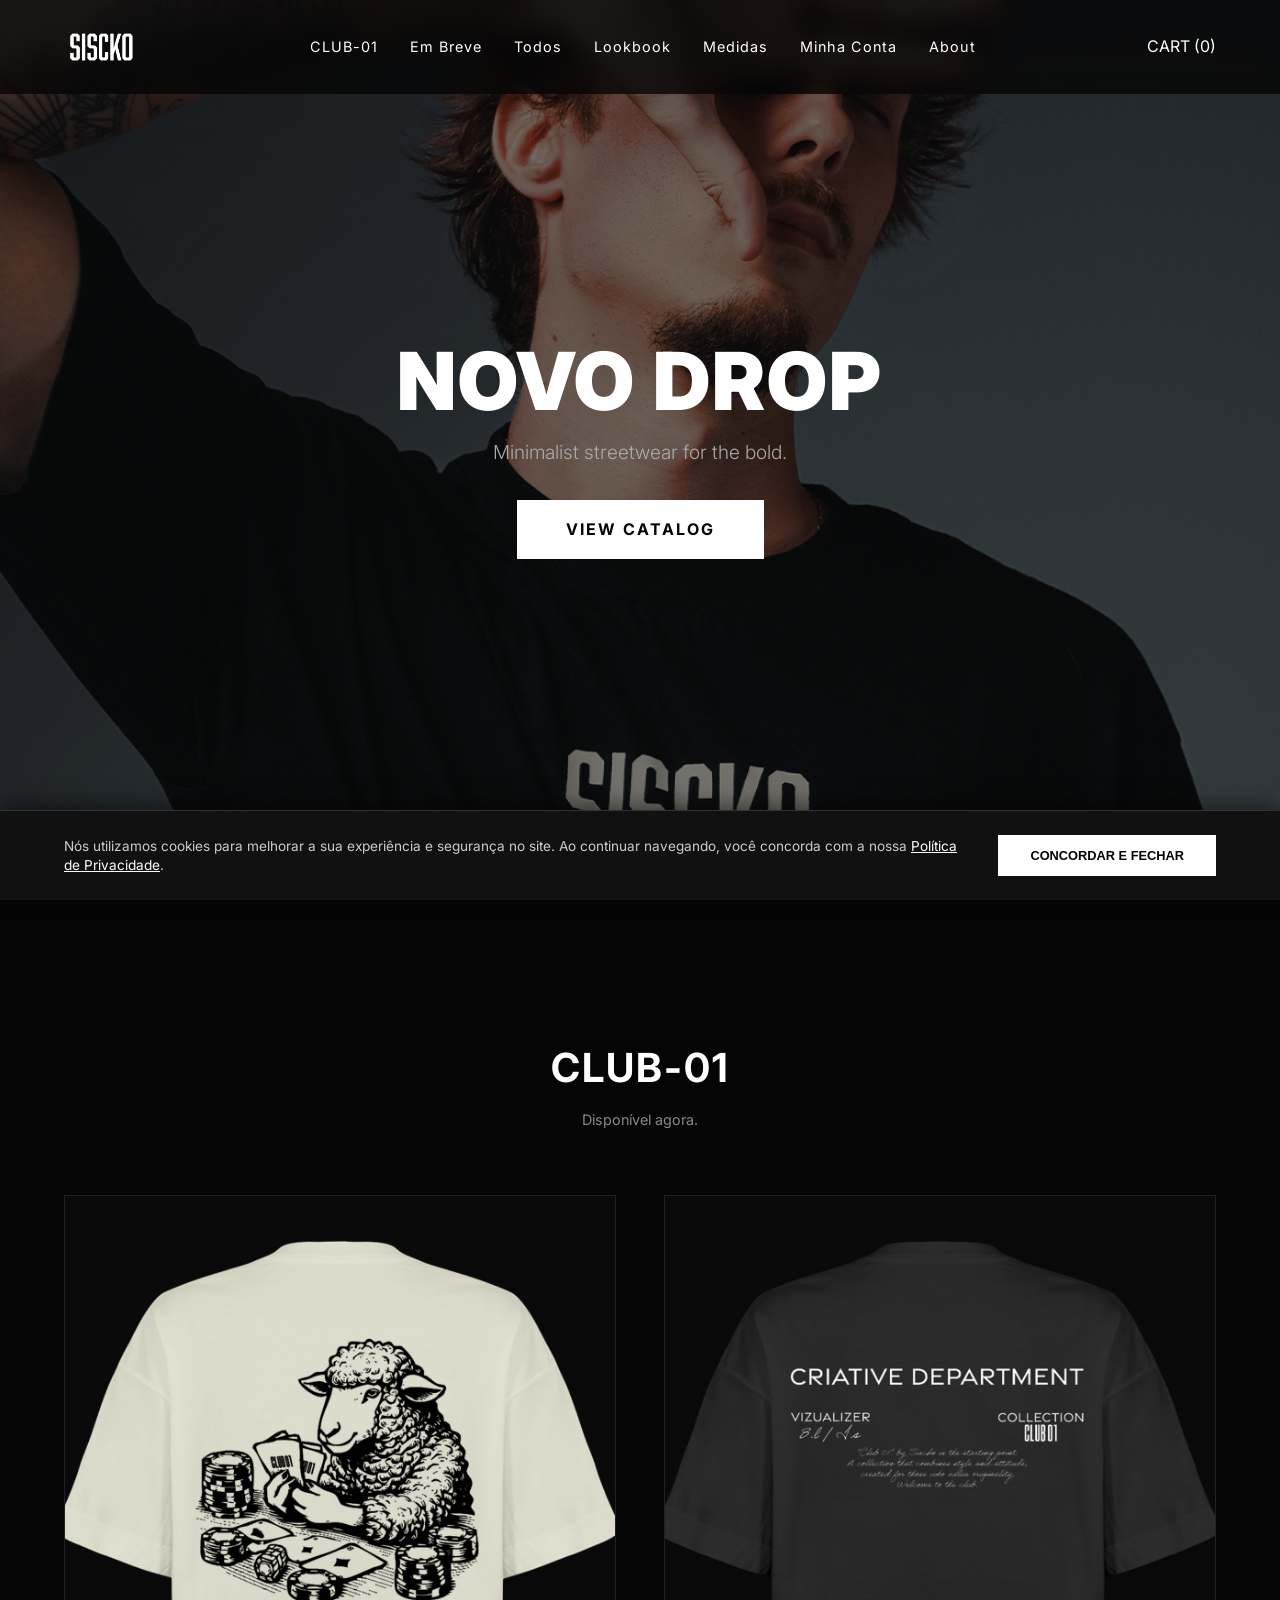
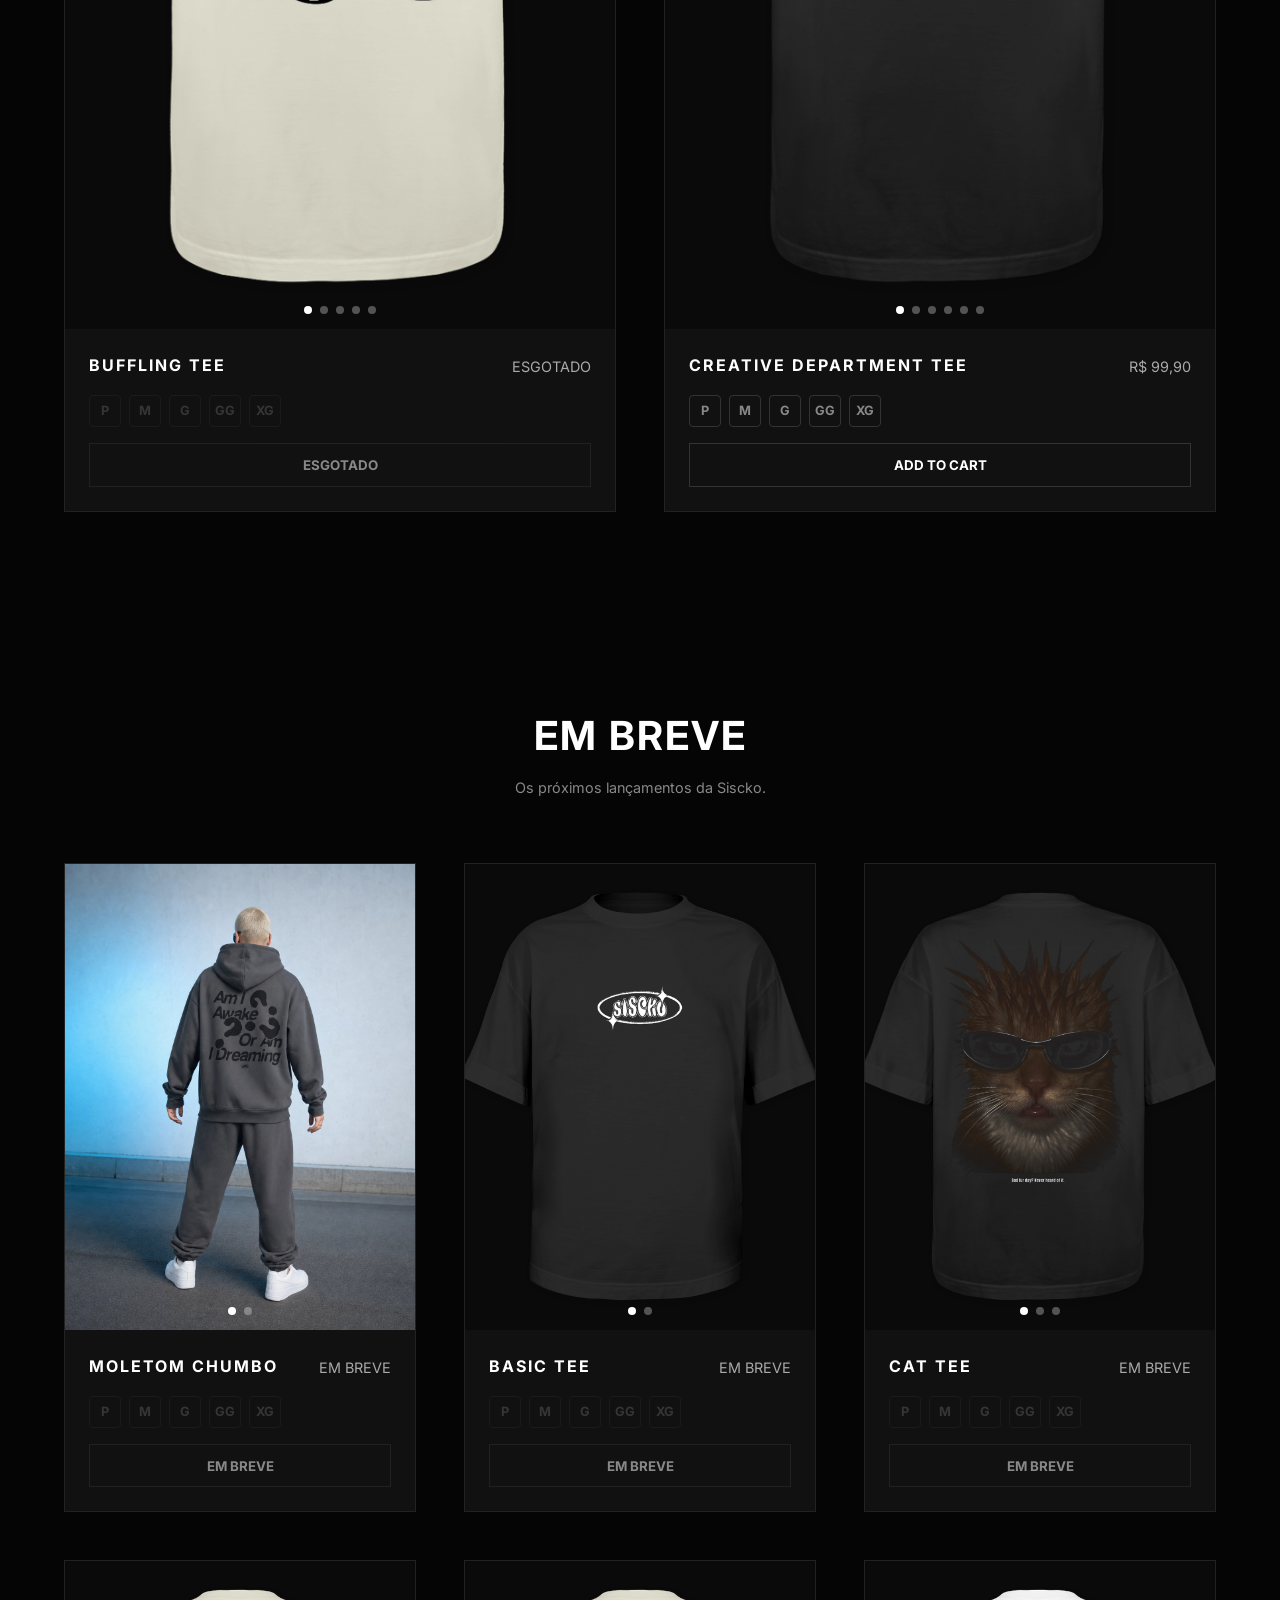
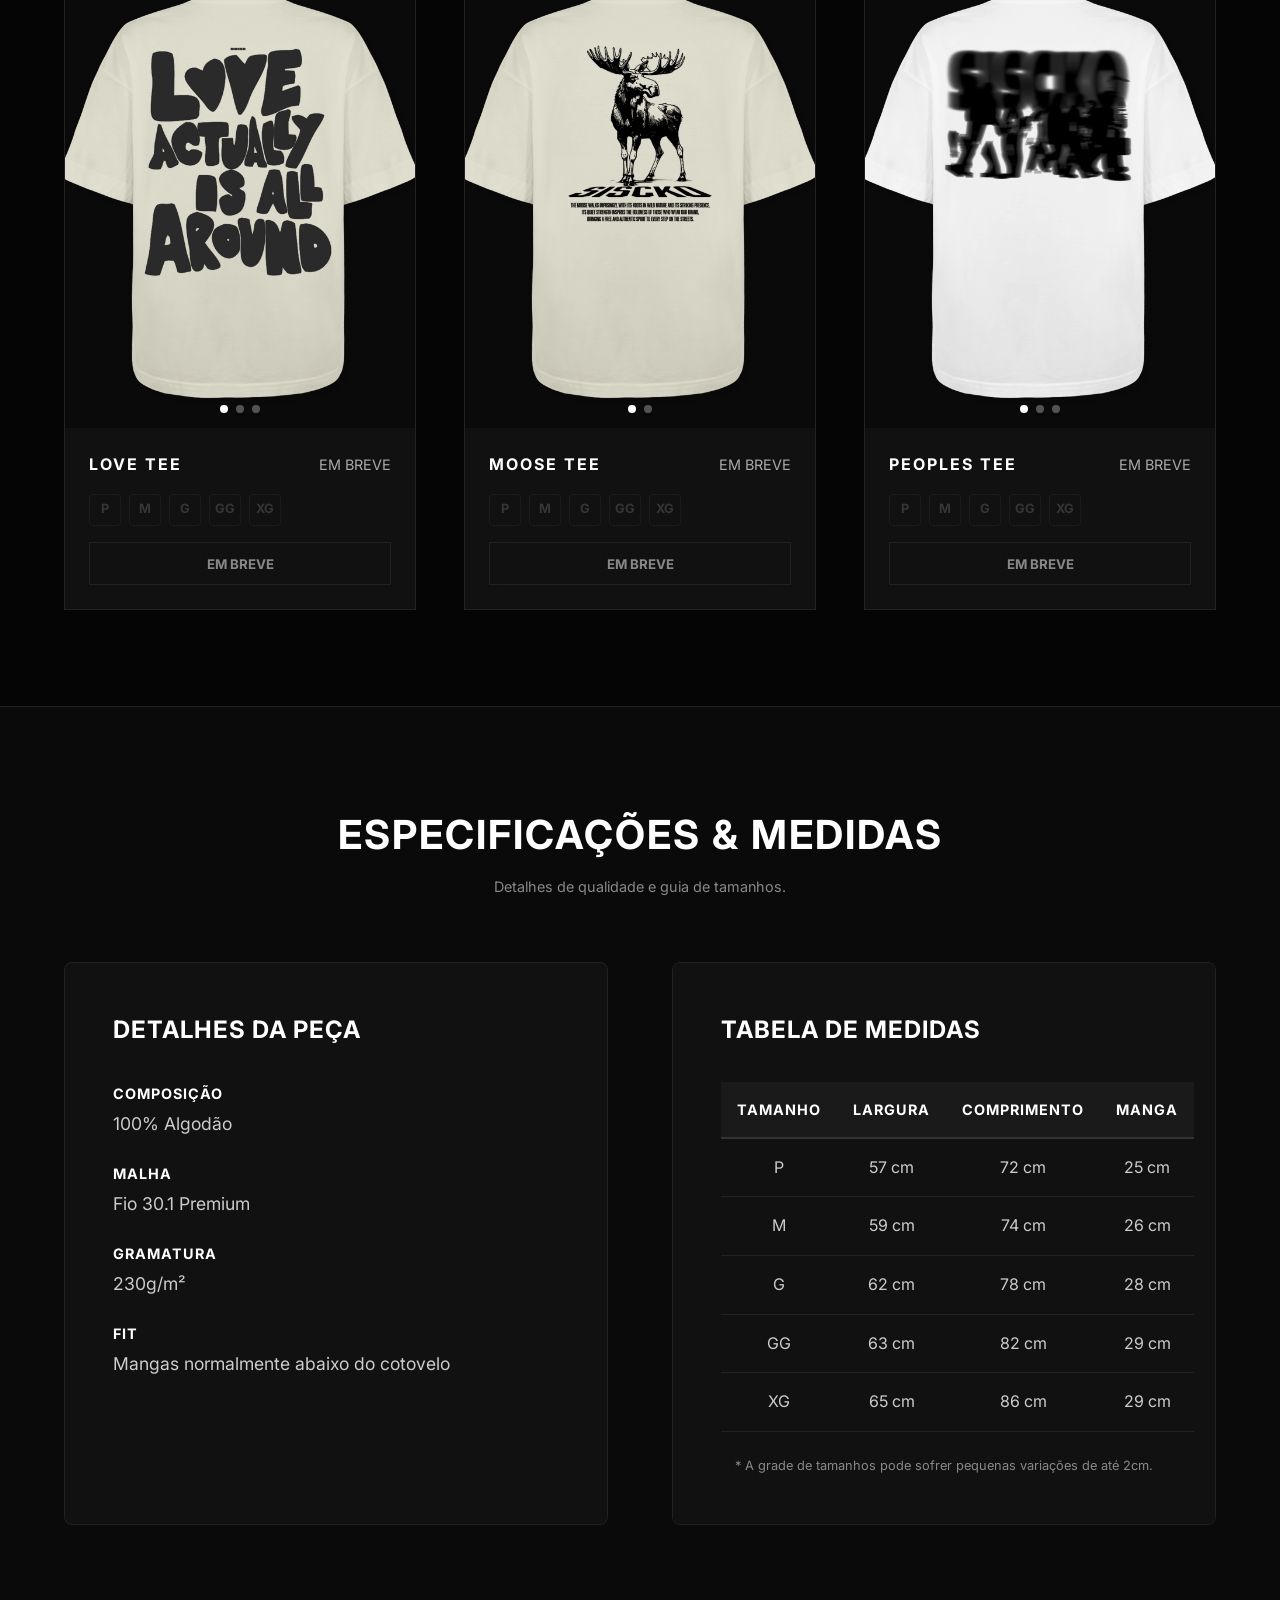
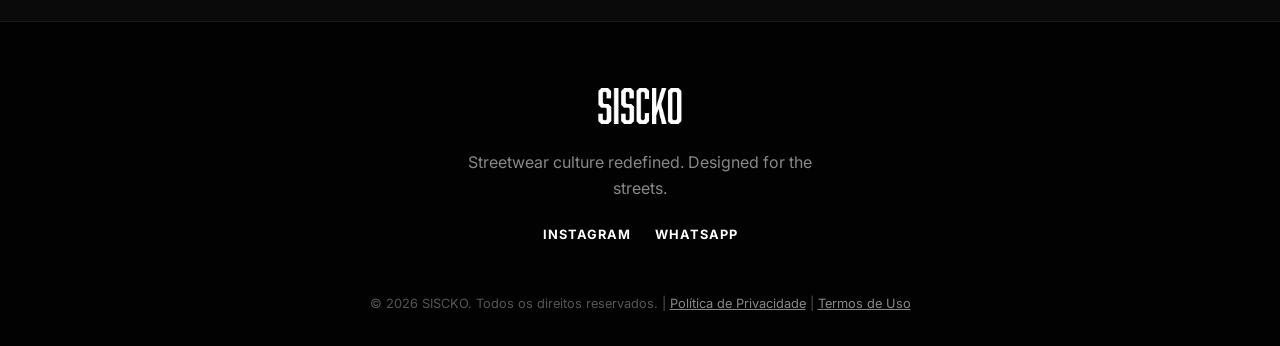
==== commit dc8b850c: "style: substitui texto (0) do carrinho no mobile por uma notificação em formato de badge no ícone sv" ====
--- a/index.html
+++ b/index.html
@@ -183,7 +183,7 @@
         <a href="index.html"><span class="icon"><svg xmlns="http://www.w3.org/2000/svg" width="22" height="22" viewBox="0 0 24 24" fill="none" stroke="currentColor" stroke-width="2" stroke-linecap="round" stroke-linejoin="round"><path d="m3 9 9-7 9 7v11a2 2 0 0 1-2 2H5a2 2 0 0 1-2-2z"/><polyline points="9 22 9 12 15 12 15 22"/></svg></span>Home</a>
         <a href="todos.html"><span class="icon"><svg xmlns="http://www.w3.org/2000/svg" width="22" height="22" viewBox="0 0 24 24" fill="none" stroke="currentColor" stroke-width="2" stroke-linecap="round" stroke-linejoin="round"><rect width="7" height="7" x="3" y="3" rx="1"/><rect width="7" height="7" x="14" y="3" rx="1"/><rect width="7" height="7" x="14" y="14" rx="1"/><rect width="7" height="7" x="3" y="14" rx="1"/></svg></span>Loja</a>
         <a href="lookbook.html"><span class="icon"><svg xmlns="http://www.w3.org/2000/svg" width="22" height="22" viewBox="0 0 24 24" fill="none" stroke="currentColor" stroke-width="2" stroke-linecap="round" stroke-linejoin="round"><path d="M14.5 4h-5L7 7H4a2 2 0 0 0-2 2v9a2 2 0 0 0 2 2h16a2 2 0 0 0 2-2V9a2 2 0 0 0-2-2h-3l-2.5-3z"/><circle cx="12" cy="13" r="3"/></svg></span>Fotos</a>
-        <a href="#" class="cart-icon-trigger"><span class="icon"><svg xmlns="http://www.w3.org/2000/svg" width="22" height="22" viewBox="0 0 24 24" fill="none" stroke="currentColor" stroke-width="2" stroke-linecap="round" stroke-linejoin="round"><circle cx="8" cy="21" r="1"/><circle cx="19" cy="21" r="1"/><path d="M2.05 2.05h2l2.66 12.42a2 2 0 0 0 2 1.58h9.78a2 2 0 0 0 1.95-1.57l1.65-7.43H5.12"/></svg></span>Cart (<span class="cart-count-display">0</span>)</a>
+        <a href="#" class="cart-icon-trigger"><span class="icon" style="position:relative;"><svg xmlns="http://www.w3.org/2000/svg" width="22" height="22" viewBox="0 0 24 24" fill="none" stroke="currentColor" stroke-width="2" stroke-linecap="round" stroke-linejoin="round"><circle cx="8" cy="21" r="1"/><circle cx="19" cy="21" r="1"/><path d="M2.05 2.05h2l2.66 12.42a2 2 0 0 0 2 1.58h9.78a2 2 0 0 0 1.95-1.57l1.65-7.43H5.12"/></svg><span class="cart-badge cart-count-display">0</span></span>Cart</a>
         <a href="#" class="login-action-mobile"><span class="icon"><svg xmlns="http://www.w3.org/2000/svg" width="22" height="22" viewBox="0 0 24 24" fill="none" stroke="currentColor" stroke-width="2" stroke-linecap="round" stroke-linejoin="round"><path d="M19 21v-2a4 4 0 0 0-4-4H9a4 4 0 0 0-4 4v2"/><circle cx="12" cy="7" r="4"/></svg></span>Conta</a>
     </nav>
 </body>
--- a/style.css
+++ b/style.css
@@ -811,6 +811,22 @@
     .mobile-bottom-bar a span.icon {
         font-size: 1.4rem;
         margin-bottom: 2px;
+        position: relative;
+    }
+
+    .cart-badge {
+        position: absolute;
+        top: -6px;
+        right: -10px;
+        background-color: var(--text-color);
+        color: var(--bg-color);
+        font-size: 0.55rem;
+        font-weight: 900;
+        padding: 2px 5px;
+        border-radius: 10px;
+        line-height: 1;
+        min-width: 14px;
+        text-align: center;
     }
 
     .carousel-btn {
@@ -833,6 +849,7 @@
         width: 100%;
         max-width: 100%;
         right: -100%;
+        padding-bottom: 70px;
     }
     
     body {
@@ -968,9 +985,12 @@
 /* Cookie Banner LGPD */
 .cookie-banner {
     position: fixed;
-    bottom: -100px;
+    bottom: 0;
     left: 0;
     width: 100%;
+    transform: translateY(100%);
+    opacity: 0;
+    pointer-events: none;
     background-color: var(--card-bg);
     color: #ccc;
     padding: 1.5rem 5%;
@@ -980,13 +1000,15 @@
     align-items: center;
     border-top: 1px solid #333;
     z-index: 9999;
-    transition: bottom 0.5s ease;
+    transition: opacity 0.5s ease, transform 0.5s ease;
     box-shadow: 0 -5px 20px rgba(0,0,0,0.5);
     gap: 1rem;
 }
 
 .cookie-banner.show {
-    bottom: 0;
+    transform: translateY(0);
+    opacity: 1;
+    pointer-events: all;
 }
 
 .cookie-text {
@@ -1027,3 +1049,8 @@
         text-align: left;
     }
 }
+
+/* Forçar o modal de Login da Netlify a ficar acima de todas as navbars */
+#netlify-identity-widget {
+    z-index: 10000 !important;
+}
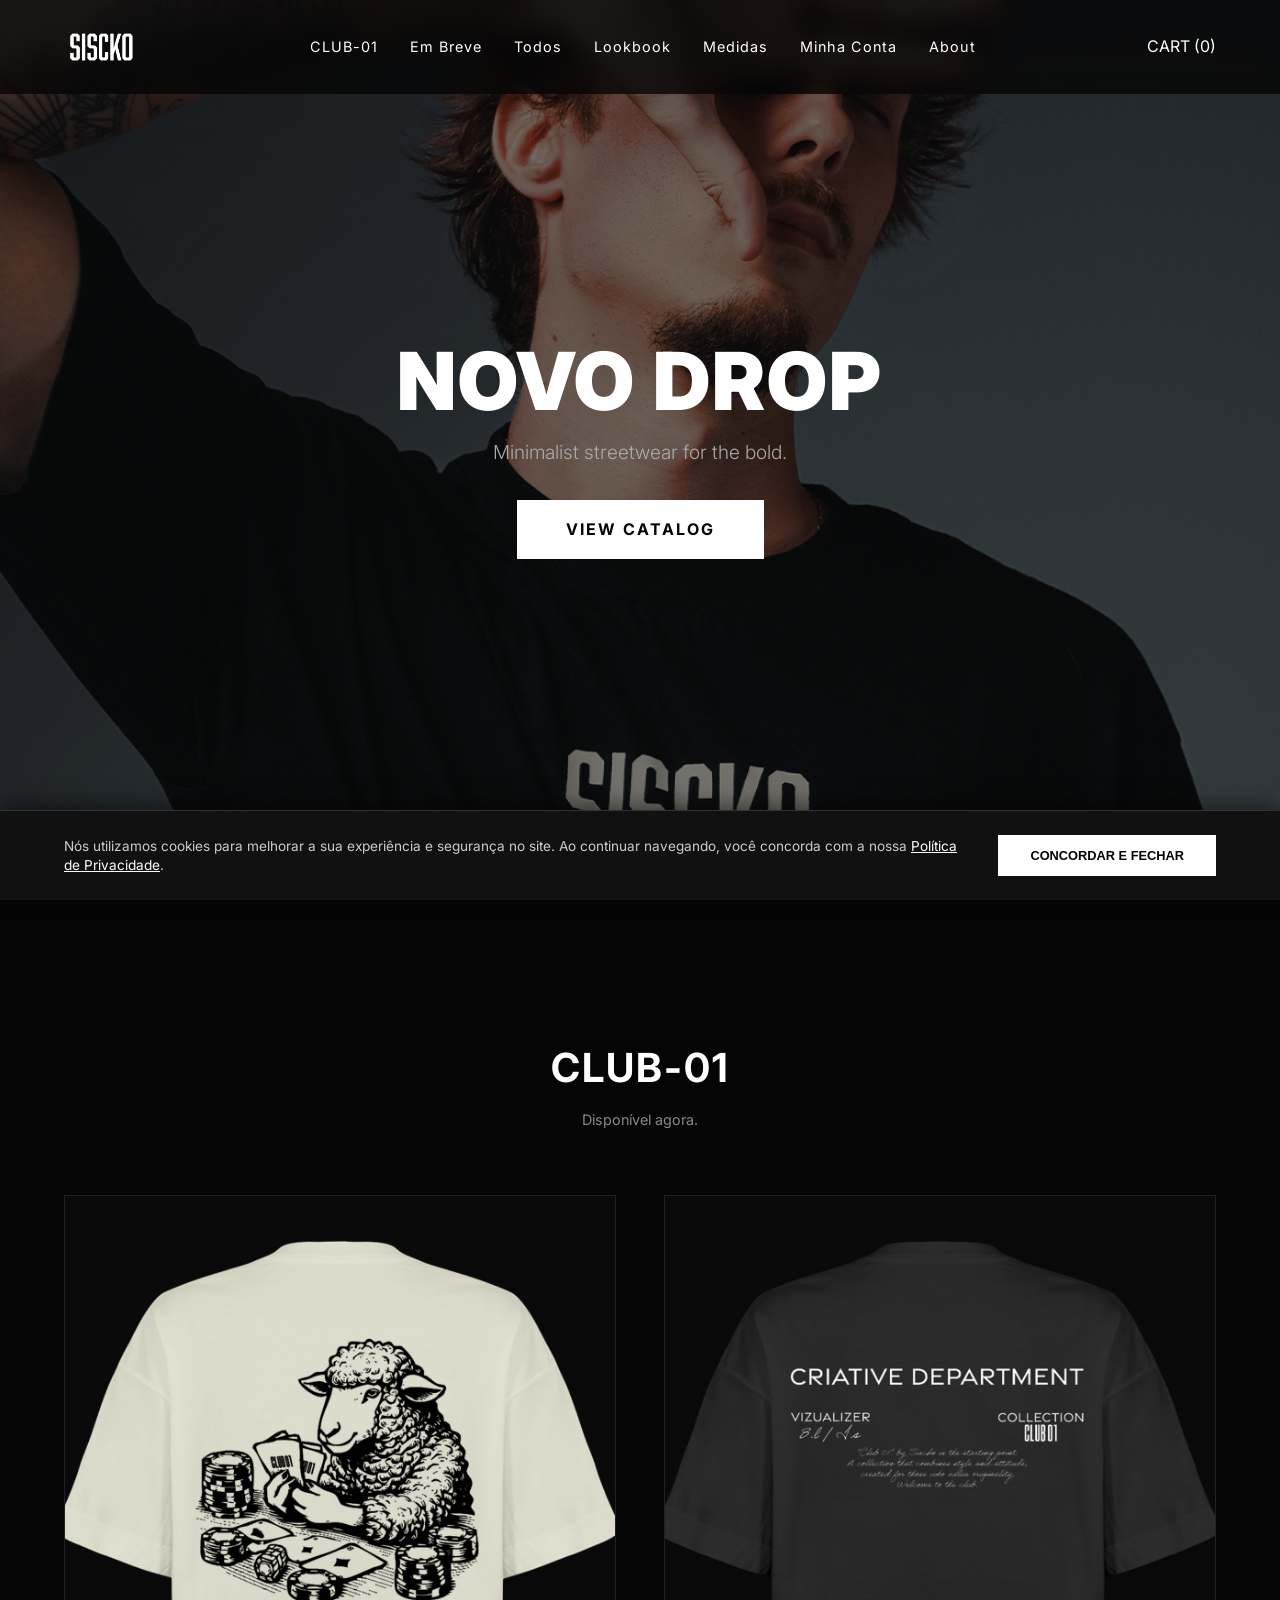
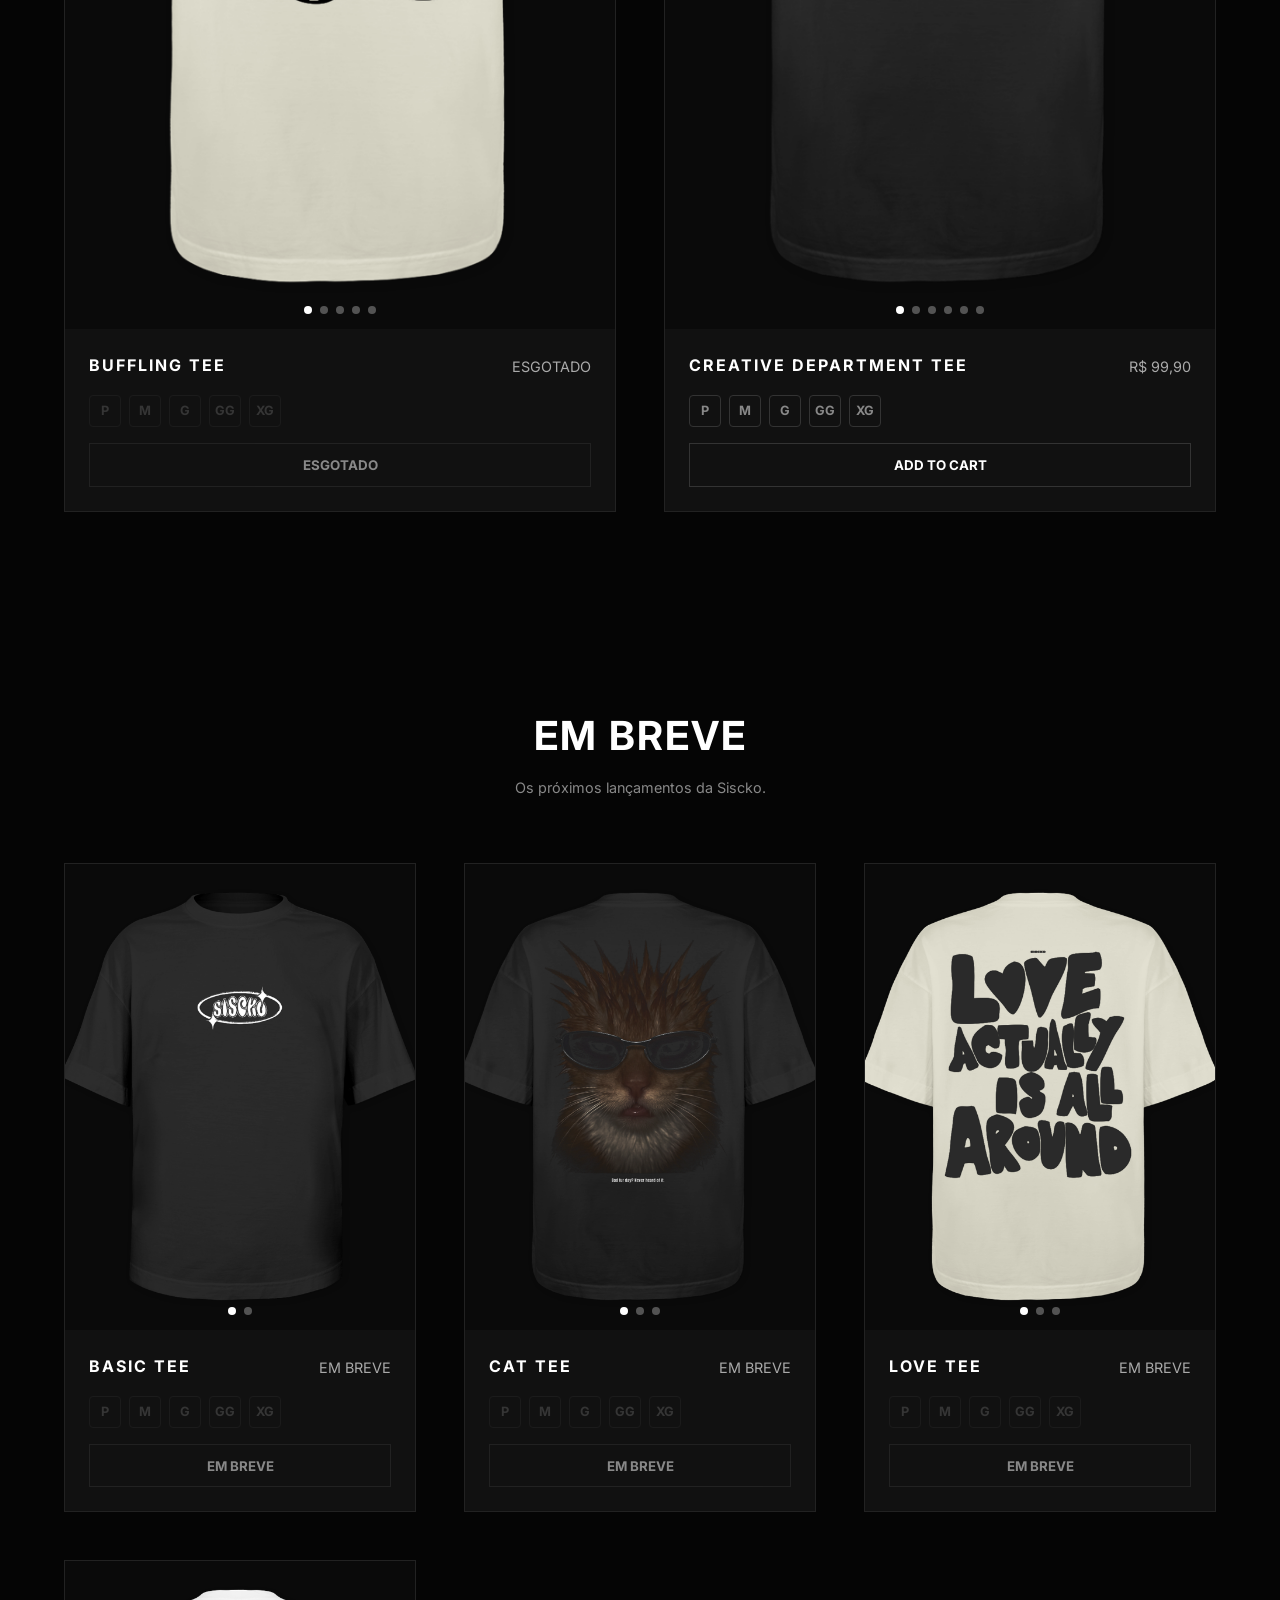
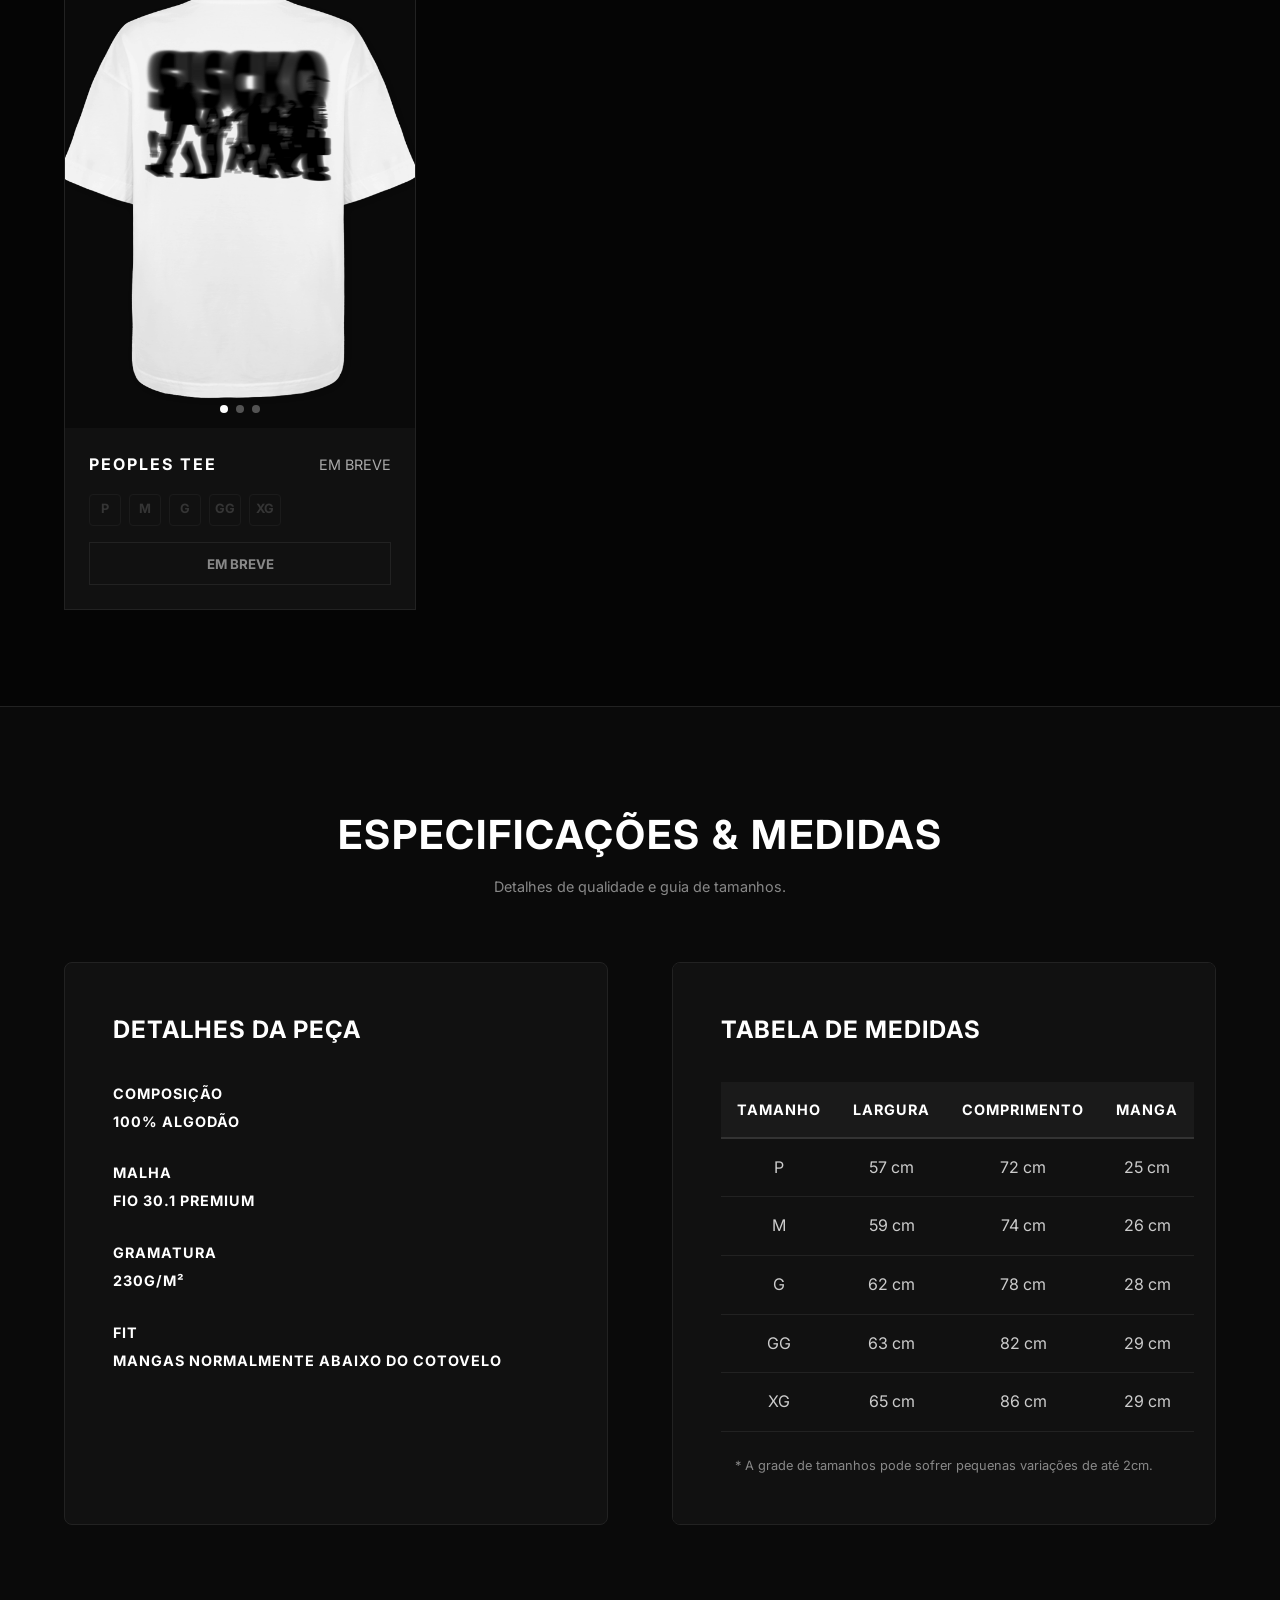
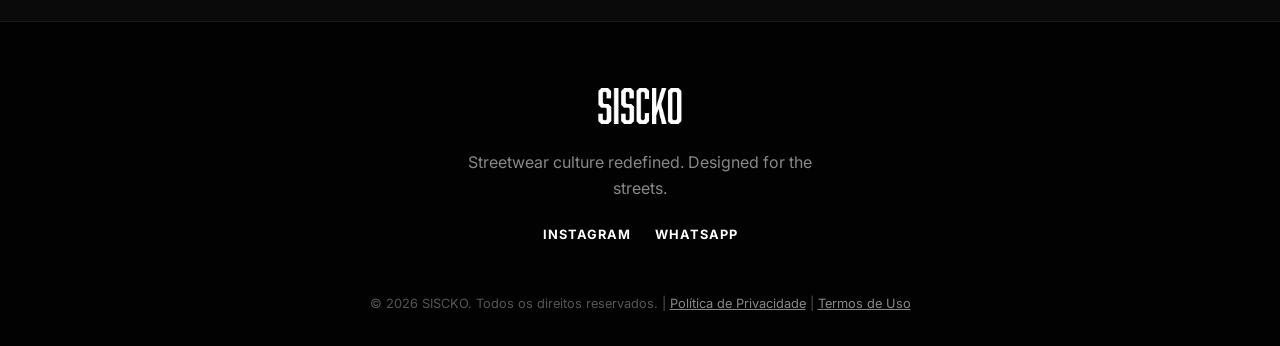
==== commit 4a1f5803: "feat: transformar site em cms completo configuravel pelo painel" ====
--- a/index.html
+++ b/index.html
@@ -51,16 +51,16 @@
         </div>
 
         <div class="hero-content">
-            <h1>NOVO DROP</h1>
-            <p>Minimalist streetwear for the bold.</p>
-            <a href="#club-01" class="btn">VIEW CATALOG</a>
+            <h1 id="dyn-hero-title">NOVO DROP</h1>
+            <p id="dyn-hero-subtitle">Minimalist streetwear for the bold.</p>
+            <a href="#club-01" class="btn" id="dyn-hero-btn">VIEW CATALOG</a>
         </div>
     </header>
 
     <section id="club-01" class="collection-section" style="margin-top: 40px;">
         <div class="section-header">
-            <h2>CLUB-01</h2>
-            <p>Disponível agora.</p>
+            <h2 id="dyn-section1-title">CLUB-01</h2>
+            <p id="dyn-section1-subtitle">Disponível agora.</p>
         </div>
         <div class="grid-container" id="club-01-grid">
             <!-- Produtos renderizados dinamicamente pelo script.js -->
@@ -69,8 +69,8 @@
 
     <section id="em-breve" class="collection-section">
         <div class="section-header">
-            <h2>EM BREVE</h2>
-            <p>Os próximos lançamentos da Siscko.</p>
+            <h2 id="dyn-section2-title">EM BREVE</h2>
+            <p id="dyn-section2-subtitle">Os próximos lançamentos da Siscko.</p>
         </div>
         <div class="grid-container" id="em-breve-grid">
             <!-- Produtos renderizados dinamicamente pelo script.js -->
@@ -86,10 +86,10 @@
             <div class="specs-box">
                 <h3>Detalhes da Peça</h3>
                 <ul class="specs-list">
-                    <li><span>Composição</span> 100% Algodão</li>
-                    <li><span>Malha</span> Fio 30.1 Premium</li>
-                    <li><span>Gramatura</span> 230g/m²</li>
-                    <li><span>Fit</span> Mangas normalmente abaixo do cotovelo</li>
+                    <li><span>Composição</span> <span id="dyn-specs-comp">100% Algodão</span></li>
+                    <li><span>Malha</span> <span id="dyn-specs-malha">Fio 30.1 Premium</span></li>
+                    <li><span>Gramatura</span> <span id="dyn-specs-grama">230g/m²</span></li>
+                    <li><span>Fit</span> <span id="dyn-specs-fit">Mangas normalmente abaixo do cotovelo</span></li>
                 </ul>
             </div>
             <div class="table-box">
@@ -121,10 +121,10 @@
             <div class="footer-logo">
                 <img src="logo-white.png" alt="SISCKO" class="logo-img-footer">
             </div>
-            <p>Streetwear culture redefined. Designed for the streets.</p>
+            <p id="dyn-footer-text">Streetwear culture redefined. Designed for the streets.</p>
             <div class="socials">
-                <a href="https://instagram.com/sisckobr" target="_blank">Instagram</a>
-                <a href="https://wa.me/5532999782790" target="_blank">WhatsApp</a>
+                <a href="https://instagram.com/sisckobr" target="_blank" id="dyn-social-ig">Instagram</a>
+                <a href="https://wa.me/5532999782790" target="_blank" id="dyn-social-wa">WhatsApp</a>
             </div>
         </div>
         <div class="footer-bottom">
